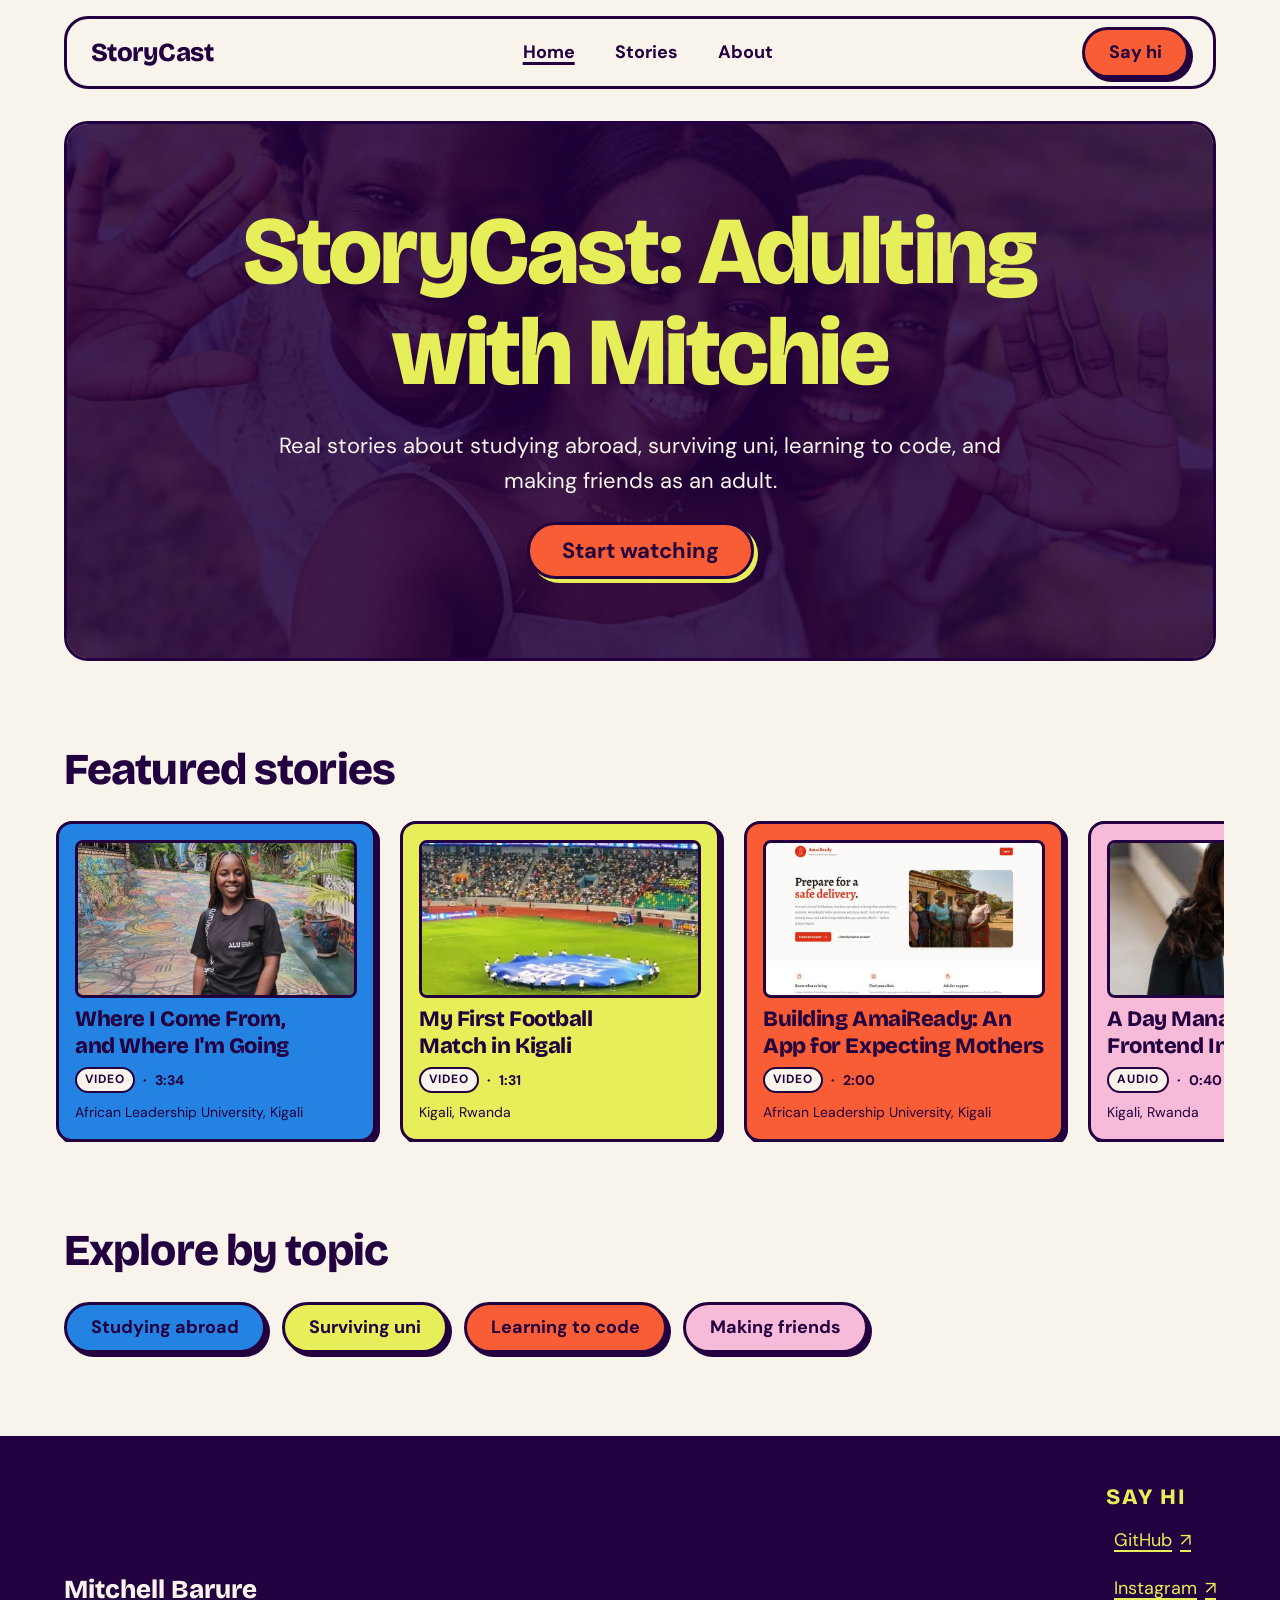
==== index.html @ f7ac92fd "content: add GitHub and Instagram links, describe About group photo" ====
<!DOCTYPE html>
<html lang="en">
<head>
    <meta charset="UTF-8">
    <meta name="viewport" content="width=device-width, initial-scale=1.0">
    <meta name="description" content="StoryCast: Adulting with Mitchie. Video and audio stories about studying abroad, surviving uni, learning to code and making friends as an adult.">
    <title>Home | StoryCast</title>
    <!-- Fonts: Bricolage Grotesque ExtraBold (headings), DM Sans (body) -->
    <link rel="preconnect" href="https://fonts.googleapis.com">
    <link rel="preconnect" href="https://fonts.gstatic.com" crossorigin>
    <link rel="stylesheet" href="https://fonts.googleapis.com/css2?family=Bricolage+Grotesque:opsz,wght@12..96,800&family=DM+Sans:ital,wght@0,400;0,700;1,400&display=swap">
    <link rel="stylesheet" href="css/main.css">
    <script src="js/main.js" defer></script>
</head>
<body>

    <!-- First focusable element: lets keyboard users jump past the nav -->
    <a class="skip-link" href="#main">Skip to main content</a>

    <header class="site-header">
        <a class="logo" href="index.html">StoryCast</a>

        <nav aria-label="Main">
            <ul class="nav-list">
                <li><a href="index.html" aria-current="page">Home</a></li>
                <li><a href="story.html">Stories</a></li>
                <li><a href="about.html">About</a></li>
            </ul>
        </nav>

        <a class="btn btn-say-hi" href="#say-hi">Say hi</a>
    </header>

    <main id="main" tabindex="-1">

        <section class="hero" aria-labelledby="hero-title">
            <img src="assets/images/hero.jpg" class="hero-image" alt="">
            <div class="hero-content">
                <h1 id="hero-title">StoryCast: Adulting with Mitchie</h1>
                <p class="hero-subtitle">Real stories about studying abroad, surviving uni, learning to code, and making friends as an adult.</p>
                <a class="btn btn-primary" href="#featured">Start watching</a>
            </div>
        </section>

        <section id="featured" class="featured" aria-labelledby="featured-title" aria-roledescription="carousel">
            <h2 id="featured-title">Featured stories</h2>

            <!-- Carousel: no autoplay, no buttons. Swipe, scroll sideways, or Tab through the cards. -->
            <div class="carousel">
                <ul id="featured-track" class="carousel-track">
                    <li>
                        <article class="story-card">
                            <img src="assets/images/story-1-thumb.jpg" alt="">
                            <h3 class="story-card-title"><a href="story.html?story=1">Where I Come From, and Where I'm Going</a></h3>
                            <p class="story-card-meta">
                                <span class="story-card-format">Video</span>
                                <span aria-hidden="true">&middot;</span>
                                <span class="visually-hidden">Duration: </span><time datetime="PT3M34S">3:34</time>
                            </p>
                            <p class="story-card-location">
                                <span class="visually-hidden">Location: </span>African Leadership University, Kigali
                            </p>
                        </article>
                    </li>
                    <li>
                        <article class="story-card">
                            <img src="assets/images/story-2-thumb.jpg" alt="">
                            <h3 class="story-card-title"><a href="story.html?story=2">My First Football Match in Kigali</a></h3>
                            <p class="story-card-meta">
                                <span class="story-card-format">Video</span>
                                <span aria-hidden="true">&middot;</span>
                                <span class="visually-hidden">Duration: </span><time datetime="PT1M31S">1:31</time>
                            </p>
                            <p class="story-card-location">
                                <span class="visually-hidden">Location: </span>Kigali, Rwanda
                            </p>
                        </article>
                    </li>
                    <li>
                        <article class="story-card">
                            <img src="assets/images/story-3-thumb.jpg" alt="">
                            <h3 class="story-card-title"><a href="story.html?story=3">Building AmaiReady: An App for Expecting Mothers</a></h3>
                            <p class="story-card-meta">
                                <span class="story-card-format">Video</span>
                                <span aria-hidden="true">&middot;</span>
                                <span class="visually-hidden">Duration: </span><time datetime="PT2M">2:00</time>
                            </p>
                            <p class="story-card-location">
                                <span class="visually-hidden">Location: </span>African Leadership University, Kigali
                            </p>
                        </article>
                    </li>
                    <li>
                        <article class="story-card">
                            <img src="assets/images/story-4-thumb.jpg" alt="">
                            <h3 class="story-card-title"><a href="story.html?story=4">A Day Managing Frontend Interns</a></h3>
                            <p class="story-card-meta">
                                <span class="story-card-format">Audio</span>
                                <span aria-hidden="true">&middot;</span>
                                <span class="visually-hidden">Duration: </span><time datetime="PT40S">0:40</time>
                            </p>
                            <p class="story-card-location">
                                <span class="visually-hidden">Location: </span>Kigali, Rwanda
                            </p>
                        </article>
                    </li>
                    <li>
                        <article class="story-card">
                            <img src="assets/images/story-5-thumb.jpg" alt="">
                            <h3 class="story-card-title"><a href="story.html?story=5">Why My Website Needed a CDN</a></h3>
                            <p class="story-card-meta">
                                <span class="story-card-format">Audio</span>
                                <span aria-hidden="true">&middot;</span>
                                <span class="visually-hidden">Duration: </span><time datetime="PT3M31S">3:31</time>
                            </p>
                            <p class="story-card-location">
                                <span class="visually-hidden">Location: </span>Kigali, Rwanda
                            </p>
                        </article>
                    </li>
                </ul>
            </div>
        </section>

        <section class="topics" aria-labelledby="topics-title">
            <h2 id="topics-title">Explore by topic</h2>
            <ul class="topic-list">
                <li><a class="topic-chip" href="story.html">Studying abroad</a></li>
                <li><a class="topic-chip" href="story.html">Surviving uni</a></li>
                <li><a class="topic-chip" href="story.html">Learning to code</a></li>
                <li><a class="topic-chip" href="story.html">Making friends</a></li>
            </ul>
        </section>

    </main>

    <footer class="site-footer">
        <p class="footer-name">Mitchell Barure</p>
        <div class="socials" id="say-hi">
            <h2 class="socials-title">Say hi</h2>
            <ul class="socials-list">
                <li>
                    <a href="https://github.com/MitchellBarure" target="_blank" rel="noopener noreferrer">
                        <span class="social-icon" aria-hidden="true"></span>
                        GitHub
                        <span aria-hidden="true">&nearr;</span>
                        <span class="visually-hidden">(opens in a new tab)</span>
                    </a>
                </li>
                <li>
                    <a href="https://www.instagram.com/" target="_blank" rel="noopener noreferrer">
                        <span class="social-icon" aria-hidden="true"></span>
                        Instagram
                        <span aria-hidden="true">&nearr;</span>
                        <span class="visually-hidden">(opens in a new tab)</span>
                    </a>
                </li>
            </ul>
        </div>
    </footer>

</body>
</html>
---- css/main.css ----
@charset "UTF-8";
*,
*::before,
*::after {
  box-sizing: border-box;
}

body,
h1, h2, h3, h4,
p,
figure,
ul, ol {
  margin: 0;
}

ul[class] {
  list-style: "​";
  padding: 0;
}

[hidden] {
  display: none !important;
}

html {
  color-scheme: light;
  -webkit-text-size-adjust: 100%;
  text-size-adjust: 100%;
}

body {
  min-height: 100vh;
  background-color: #F8F4EC;
  color: #23003F;
  font-family: "DM Sans", system-ui, sans-serif;
  font-size: clamp(1rem, 0.95rem + 0.25vw, 1.125rem);
  font-weight: 400;
  line-height: 1.6;
}

h1, h2, h3, h4 {
  font-family: "Bricolage Grotesque", system-ui, sans-serif;
  font-weight: 800;
  line-height: 1.2;
  letter-spacing: -0.02em;
  text-wrap: balance;
}

h1 {
  font-size: clamp(2.25rem, 1.6rem + 3.25vw, 4rem);
}

h2 {
  font-size: clamp(1.75rem, 1.4rem + 1.75vw, 2.75rem);
}

h3 {
  font-size: clamp(1.25rem, 1.1rem + 0.75vw, 1.625rem);
}

p {
  text-wrap: pretty;
}

strong {
  font-weight: 700;
}

a {
  color: inherit;
  text-decoration: underline;
  text-decoration-thickness: 2px;
  text-underline-offset: 0.2em;
}
a:hover {
  text-decoration-thickness: 3px;
}

::selection {
  background-color: #E6EF5A;
  color: #23003F;
}

img,
video,
svg {
  display: block;
  max-width: 100%;
  height: auto;
}

audio {
  display: block;
  width: 100%;
}

button,
input,
select,
textarea {
  font: inherit;
  color: inherit;
}

button {
  cursor: pointer;
}

:focus-visible {
  outline: 3px solid #23003F;
  outline-offset: 3px;
}

.site-footer :focus-visible,
.hero :focus-visible {
  outline-color: #E6EF5A;
}

[tabindex="-1"]:focus {
  outline: none;
}

.visually-hidden {
  position: absolute;
  width: 1px;
  height: 1px;
  padding: 0;
  margin: -1px;
  overflow: hidden;
  clip: rect(0 0 0 0);
  white-space: nowrap;
  border: 0;
}

.skip-link {
  position: absolute;
  top: 0.5rem;
  left: clamp(1rem, 0.5rem + 2.5vw, 2rem);
  z-index: 100;
  padding: 0.5rem 1rem;
  background-color: #E6EF5A;
  color: #23003F;
  font-weight: 700;
  border: 3px solid #23003F;
  border-radius: 0.5rem;
  transform: translateY(-200%);
}
.skip-link:focus {
  transform: translateY(0);
}

@media (prefers-reduced-motion: no-preference) {
  html {
    scroll-behavior: smooth;
  }
  .skip-link {
    transition: transform 0.15s ease-out;
  }
}
@media (prefers-reduced-motion: reduce) {
  *,
  *::before,
  *::after {
    animation-duration: 0.01ms !important;
    animation-iteration-count: 1 !important;
    transition-duration: 0.01ms !important;
  }
}
main, .site-header {
  width: min(100% - 2 * clamp(1rem, 0.5rem + 2.5vw, 2rem), 72rem);
  margin-inline: auto;
}

body {
  display: flex;
  flex-direction: column;
}

main {
  flex: 1 0 auto;
}

.site-header {
  display: grid;
  grid-template-columns: 1fr auto;
  grid-template-areas: "logo share" "nav  nav";
  align-items: center;
  gap: 0.5rem 1rem;
  margin-top: 1rem;
  padding: 0.5rem 1rem;
  background-color: #F8F4EC;
  border: 3px solid #23003F;
  border-radius: 1.5rem;
}
@media (min-width: 48em) {
  .site-header {
    grid-template-columns: auto 1fr auto;
    grid-template-areas: "logo nav share";
    padding-inline: 1.5rem;
  }
}
.site-header .logo {
  grid-area: logo;
}
.site-header nav {
  grid-area: nav;
}
.site-header .btn-say-hi {
  grid-area: share;
}

.logo {
  display: inline-flex;
  align-items: center;
  min-height: 2.75rem;
  font-family: "Bricolage Grotesque", system-ui, sans-serif;
  font-weight: 800;
  font-size: clamp(1.25rem, 1.1rem + 0.75vw, 1.625rem);
  letter-spacing: -0.02em;
  text-decoration: none;
}

.nav-list {
  display: flex;
  flex-wrap: wrap;
  justify-content: center;
  gap: 0.25rem 1rem;
}
.nav-list a {
  display: inline-flex;
  align-items: center;
  min-height: 2.75rem;
  padding-inline: 0.75rem;
  font-weight: 700;
  text-decoration: none;
}
.nav-list a:hover {
  text-decoration: underline;
  text-decoration-thickness: 2px;
}
.nav-list a[aria-current=page] {
  text-decoration: underline;
  text-decoration-thickness: 3px;
}

main {
  display: grid;
  grid-template-columns: minmax(0, 1fr);
  gap: clamp(3rem, 2rem + 4vw, 6rem);
  padding-block: 2rem clamp(3rem, 2rem + 4vw, 6rem);
}

.featured,
.topics,
.about-intro,
.accessibility,
.engage,
.transcript,
.related {
  display: flex;
  flex-direction: column;
  gap: 1.5rem;
}

.hero {
  position: relative;
  isolation: isolate;
  display: grid;
  place-items: center;
  min-height: clamp(26rem, 60vh, 40rem);
  padding: 3rem clamp(1rem, 0.5rem + 2.5vw, 2rem);
  overflow: hidden;
  background-color: #23003F;
  color: #F8F4EC;
  text-align: center;
  border: 3px solid #23003F;
  border-radius: 1.5rem;
}
.hero::after {
  content: "";
  position: absolute;
  inset: 0;
  z-index: -1;
  background-color: rgba(35, 0, 63, 0.85);
}

.hero-image {
  position: absolute;
  inset: 0;
  z-index: -2;
  width: 100%;
  height: 100%;
  object-fit: cover;
}

.hero-content {
  display: flex;
  flex-direction: column;
  align-items: center;
  gap: 1.5rem;
  max-width: 50rem;
}
.hero-content h1 {
  color: #E6EF5A;
  font-size: clamp(2.75rem, 1.5rem + 6vw, 6rem);
  line-height: 1.05;
}

.hero-subtitle {
  max-width: 65ch;
  font-size: clamp(1.125rem, 1rem + 0.5vw, 1.375rem);
}

.about-intro {
  align-items: center;
  max-width: 65ch;
  margin-inline: auto;
}
.about-intro h1,
.about-intro .tagline {
  text-align: center;
}

.tagline {
  font-size: clamp(1.125rem, 1rem + 0.5vw, 1.375rem);
  font-weight: 700;
}

.audience {
  display: grid;
  gap: 2rem;
  align-items: center;
}
@media (min-width: 48em) {
  .audience {
    grid-template-columns: 1fr 1fr;
  }
}

.audience-text {
  display: flex;
  flex-direction: column;
  gap: 1rem;
}

.accessibility > h2,
.engage > h2 {
  text-align: center;
}

.feature-list {
  display: grid;
  grid-template-columns: repeat(auto-fit, minmax(min(100%, 16rem), 1fr));
  gap: 1.5rem;
}

@media (min-width: 64em) {
  .story-layout {
    grid-template-columns: minmax(0, 1fr) minmax(16rem, 22rem);
    align-items: start;
    gap: 3rem;
  }
}

.story {
  display: flex;
  flex-direction: column;
  gap: 1.5rem;
}

.story-header {
  display: flex;
  flex-wrap: wrap;
  justify-content: space-between;
  align-items: baseline;
  gap: 0.5rem 1.5rem;
}

.story-description {
  max-width: 65ch;
  font-size: clamp(1.125rem, 1rem + 0.5vw, 1.375rem);
}

.related-list {
  display: grid;
  grid-template-columns: repeat(auto-fill, minmax(min(100%, 14rem), 1fr));
  gap: 1.5rem;
}
@media (min-width: 64em) {
  .related-list {
    grid-template-columns: 1fr;
  }
}

.site-footer {
  display: flex;
  flex-wrap: wrap;
  justify-content: space-between;
  align-items: flex-end;
  gap: 1.5rem;
  padding-block: 3rem;
  padding-inline: max(clamp(1rem, 0.5rem + 2.5vw, 2rem), (100% - 72rem) / 2);
  background-color: #23003F;
  color: #F8F4EC;
}
.site-footer a {
  color: #E6EF5A;
}

.footer-name {
  font-family: "Bricolage Grotesque", system-ui, sans-serif;
  font-weight: 800;
  font-size: clamp(1.25rem, 1.1rem + 0.75vw, 1.625rem);
}

.socials {
  display: flex;
  flex-direction: column;
  gap: 0.5rem;
}

.socials-title {
  color: #E6EF5A;
  font-size: clamp(1.125rem, 1rem + 0.5vw, 1.375rem);
  text-transform: uppercase;
  letter-spacing: 0.08em;
}

.socials-list {
  display: flex;
  flex-direction: column;
  gap: 0.25rem;
}
.socials-list a {
  display: inline-flex;
  align-items: center;
  gap: 0.5rem;
  min-height: 2.75rem;
}

.btn {
  display: inline-flex;
  align-items: center;
  justify-content: center;
  gap: 0.5rem;
  min-height: 2.75rem;
  padding: 0.5rem 1.5rem;
  background-color: #F95D35;
  color: #23003F;
  font-weight: 700;
  text-decoration: none;
  border: 3px solid #23003F;
  border-radius: 999px;
  box-shadow: 4px 4px 0 #23003F;
}
@media (prefers-reduced-motion: no-preference) {
  .btn {
    transition: transform 0.15s ease-out, box-shadow 0.15s ease-out;
  }
}
.btn:hover {
  transform: translate(-2px, -2px);
  box-shadow: 8px 8px 0 #23003F;
}
.btn:active {
  transform: translate(2px, 2px);
  box-shadow: none;
}

.btn-primary {
  padding-inline: 2rem;
  font-size: clamp(1.125rem, 1rem + 0.5vw, 1.375rem);
}

.hero .btn {
  box-shadow: 4px 4px 0 #E6EF5A;
}
.hero .btn:hover {
  box-shadow: 8px 8px 0 #E6EF5A;
}

.story-card {
  position: relative;
  display: flex;
  flex-direction: column;
  gap: 0.5rem;
  height: 100%;
  padding: 1rem;
  background-color: #F8F4EC;
  border: 3px solid #23003F;
  border-radius: 1rem;
  box-shadow: 4px 4px 0 #23003F;
}
@media (prefers-reduced-motion: no-preference) {
  .story-card {
    transition: transform 0.15s ease-out, box-shadow 0.15s ease-out;
  }
}
.story-card:hover {
  transform: translate(-2px, -2px);
  box-shadow: 8px 8px 0 #23003F;
}
.story-card:active {
  transform: translate(2px, 2px);
  box-shadow: none;
}
.story-card img {
  width: 100%;
  aspect-ratio: 16/9;
  object-fit: cover;
  background-color: rgba(35, 0, 63, 0.12);
  border: 3px solid #23003F;
  border-radius: 0.5rem;
}

li:nth-child(4n+1) > .story-card {
  background-color: #2483E2;
}

li:nth-child(4n+2) > .story-card {
  background-color: #E6EF5A;
}

li:nth-child(4n+3) > .story-card {
  background-color: #F95D35;
}

li:nth-child(4n+4) > .story-card {
  background-color: #F7BAD8;
}

.story-card-title {
  font-size: clamp(1.125rem, 1rem + 0.5vw, 1.375rem);
}
.story-card-title a {
  text-decoration: none;
}
.story-card-title a::after {
  content: "";
  position: absolute;
  inset: 0;
  border-radius: inherit;
}

@supports selector(:has(*)) {
  .story-card-title a:focus-visible {
    outline: none;
  }
  .story-card:has(a:focus-visible) {
    outline: 3px solid #23003F;
    outline-offset: 3px;
  }
}
.story-card-meta,
.story-meta {
  display: flex;
  flex-wrap: wrap;
  align-items: center;
  gap: 0.25rem 0.5rem;
  font-size: 0.875rem;
  font-weight: 700;
}

.story-card-location {
  font-size: 0.875rem;
}

.story-card-format {
  display: inline-block;
  padding: 0.1em 0.5rem;
  background-color: #F8F4EC;
  color: #23003F;
  font-size: 0.75rem;
  font-weight: 700;
  text-transform: uppercase;
  letter-spacing: 0.08em;
  border: 2px solid #23003F;
  border-radius: 999px;
}

.story-meta .story-card-format {
  background-color: #E6EF5A;
}

.carousel-track {
  display: grid;
  grid-auto-flow: column;
  grid-auto-columns: min(85%, 20rem);
  gap: 1.5rem;
  overflow-x: auto;
  scroll-snap-type: x mandatory;
  padding: 0.5rem 0.5rem 1.5rem;
  margin-inline: -0.5rem;
}
.carousel-track > li {
  scroll-snap-align: start;
}

.topic-list {
  display: flex;
  flex-wrap: wrap;
  gap: 1rem;
}

.topic-chip {
  display: inline-flex;
  align-items: center;
  min-height: 2.75rem;
  padding: 0.5rem 1.5rem;
  color: #23003F;
  font-weight: 700;
  text-decoration: none;
  border: 3px solid #23003F;
  border-radius: 999px;
  box-shadow: 4px 4px 0 #23003F;
}
@media (prefers-reduced-motion: no-preference) {
  .topic-chip {
    transition: transform 0.15s ease-out, box-shadow 0.15s ease-out;
  }
}
.topic-chip:hover {
  transform: translate(-2px, -2px);
  box-shadow: 8px 8px 0 #23003F;
}
.topic-chip:active {
  transform: translate(2px, 2px);
  box-shadow: none;
}

.topic-list > li:nth-child(4n+1) .topic-chip {
  background-color: #2483E2;
}

.topic-list > li:nth-child(4n+2) .topic-chip {
  background-color: #E6EF5A;
}

.topic-list > li:nth-child(4n+3) .topic-chip {
  background-color: #F95D35;
}

.topic-list > li:nth-child(4n+4) .topic-chip {
  background-color: #F7BAD8;
}

.feature-card {
  display: flex;
  flex-direction: column;
  gap: 0.75rem;
  padding: 1.5rem;
  border: 3px solid #23003F;
  border-radius: 1.5rem;
  box-shadow: 4px 4px 0 #23003F;
}
.feature-card:nth-child(odd) {
  transform: rotate(-1deg);
}
.feature-card:nth-child(even) {
  transform: rotate(1deg);
}

.feature-list > .feature-card:nth-child(4n+1) {
  background-color: #2483E2;
}

.feature-list > .feature-card:nth-child(4n+2) {
  background-color: #E6EF5A;
}

.feature-list > .feature-card:nth-child(4n+3) {
  background-color: #F95D35;
}

.feature-list > .feature-card:nth-child(4n+4) {
  background-color: #F7BAD8;
}

.feature-icon {
  display: block;
  width: 3rem;
  height: 3rem;
  background-color: #F8F4EC;
  border: 3px solid #23003F;
  border-radius: 50%;
}

.steps {
  display: grid;
  gap: 1.5rem;
  max-width: 65ch;
  margin-inline: auto;
  padding: 0;
  list-style: "​";
  counter-reset: step;
}
.steps li {
  position: relative;
  min-height: 3rem;
  padding-left: 4rem;
  counter-increment: step;
}
.steps li::before {
  content: counter(step);
  position: absolute;
  top: 0;
  left: 0;
  display: grid;
  place-items: center;
  width: 3rem;
  height: 3rem;
  background-color: #E6EF5A;
  color: #23003F;
  font-family: "Bricolage Grotesque", system-ui, sans-serif;
  font-weight: 800;
  font-size: clamp(1.25rem, 1.1rem + 0.75vw, 1.625rem);
  border: 3px solid #23003F;
  border-radius: 50%;
  box-shadow: 4px 4px 0 #23003F;
}

.audience-photo {
  display: flex;
  flex-direction: column;
  gap: 0.75rem;
}
.audience-photo img {
  width: 100%;
  aspect-ratio: 4/3;
  object-fit: cover;
  background-color: #F7BAD8;
  border: 3px solid #23003F;
  border-radius: 1.5rem;
  box-shadow: 4px 4px 0 #23003F;
  transform: rotate(-1.5deg);
}
.audience-photo figcaption {
  font-size: 0.875rem;
  text-align: center;
}

.story-video video,
.story-cover {
  width: 100%;
  background-color: #23003F;
  border: 3px solid #23003F;
  border-radius: 1.5rem;
  box-shadow: 4px 4px 0 #23003F;
}

.story-video video {
  max-height: 80vh;
  object-fit: contain;
}

.story-cover {
  aspect-ratio: 16/9;
  object-fit: cover;
  background-color: #F7BAD8;
}

.story-audio {
  display: flex;
  flex-direction: column;
  gap: 1rem;
}
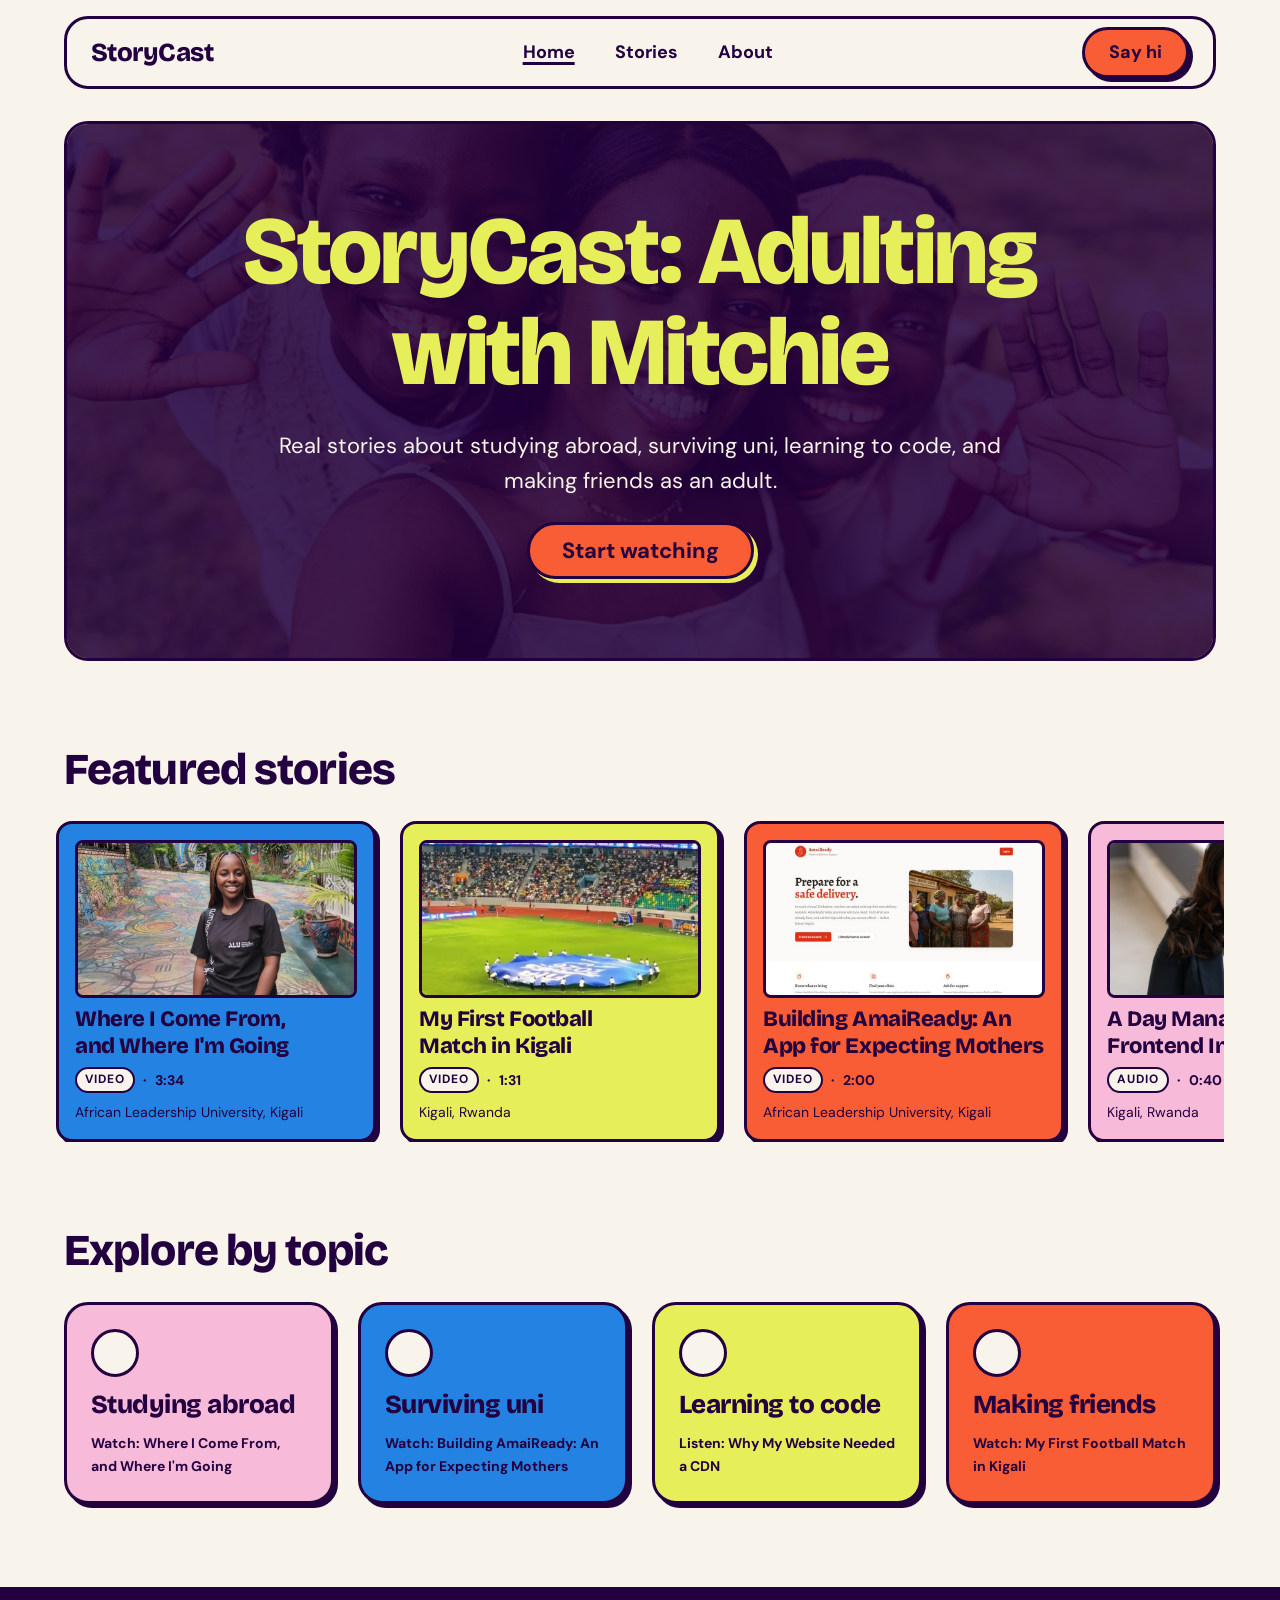
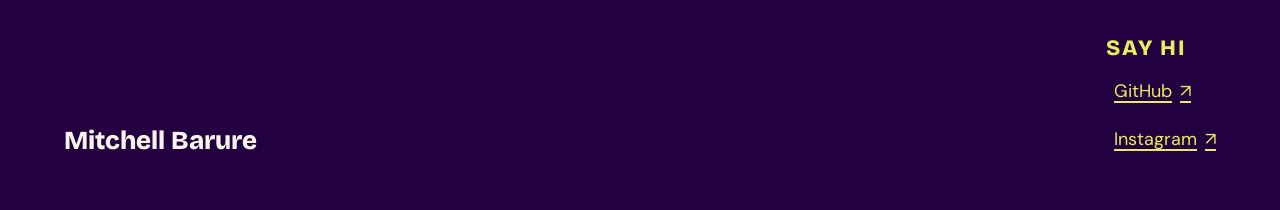
==== commit 61f75f03: "feat: turn topic chips into linked topic cards" ====
--- a/index.html
+++ b/index.html
@@ -124,11 +124,40 @@
 
         <section class="topics" aria-labelledby="topics-title">
             <h2 id="topics-title">Explore by topic</h2>
+            <!-- Each topic links to the story that fits it best -->
             <ul class="topic-list">
-                <li><a class="topic-chip" href="story.html">Studying abroad</a></li>
-                <li><a class="topic-chip" href="story.html">Surviving uni</a></li>
-                <li><a class="topic-chip" href="story.html">Learning to code</a></li>
-                <li><a class="topic-chip" href="story.html">Making friends</a></li>
+                <li>
+                    <article class="topic-card">
+                        <!-- Icon placeholder until the SVG is added -->
+                        <span class="topic-icon" aria-hidden="true"></span>
+                        <h3 class="topic-card-title"><a href="story.html?story=1">Studying abroad</a></h3>
+                        <p class="topic-card-story">Watch: Where I Come From, and Where I'm Going</p>
+                    </article>
+                </li>
+                <li>
+                    <article class="topic-card">
+                        <!-- Icon placeholder until the SVG is added -->
+                        <span class="topic-icon" aria-hidden="true"></span>
+                        <h3 class="topic-card-title"><a href="story.html?story=3">Surviving uni</a></h3>
+                        <p class="topic-card-story">Watch: Building AmaiReady: An App for Expecting Mothers</p>
+                    </article>
+                </li>
+                <li>
+                    <article class="topic-card">
+                        <!-- Icon placeholder until the SVG is added -->
+                        <span class="topic-icon" aria-hidden="true"></span>
+                        <h3 class="topic-card-title"><a href="story.html?story=5">Learning to code</a></h3>
+                        <p class="topic-card-story">Listen: Why My Website Needed a CDN</p>
+                    </article>
+                </li>
+                <li>
+                    <article class="topic-card">
+                        <!-- Icon placeholder until the SVG is added -->
+                        <span class="topic-icon" aria-hidden="true"></span>
+                        <h3 class="topic-card-title"><a href="story.html?story=2">Making friends</a></h3>
+                        <p class="topic-card-story">Watch: My First Football Match in Kigali</p>
+                    </article>
+                </li>
             </ul>
         </section>
 
--- a/css/main.css
+++ b/css/main.css
@@ -543,10 +543,12 @@
 }
 
 @supports selector(:has(*)) {
-  .story-card-title a:focus-visible {
+  .story-card-title a:focus-visible,
+  .topic-card-title a:focus-visible {
     outline: none;
   }
-  .story-card:has(a:focus-visible) {
+  .story-card:has(a:focus-visible),
+  .topic-card:has(a:focus-visible) {
     outline: 3px solid #23003F;
     outline-offset: 3px;
   }
@@ -597,51 +599,77 @@
 }
 
 .topic-list {
-  display: flex;
-  flex-wrap: wrap;
-  gap: 1rem;
-}
-
-.topic-chip {
-  display: inline-flex;
-  align-items: center;
-  min-height: 2.75rem;
-  padding: 0.5rem 1.5rem;
-  color: #23003F;
-  font-weight: 700;
-  text-decoration: none;
-  border: 3px solid #23003F;
-  border-radius: 999px;
+  display: grid;
+  grid-template-columns: repeat(auto-fit, minmax(min(100%, 14rem), 1fr));
+  gap: 1.5rem;
+}
+
+.topic-card {
+  position: relative;
+  display: flex;
+  flex-direction: column;
+  gap: 0.75rem;
+  height: 100%;
+  padding: 1.5rem;
+  border: 3px solid #23003F;
+  border-radius: 1.5rem;
   box-shadow: 4px 4px 0 #23003F;
 }
 @media (prefers-reduced-motion: no-preference) {
-  .topic-chip {
+  .topic-card {
     transition: transform 0.15s ease-out, box-shadow 0.15s ease-out;
   }
 }
-.topic-chip:hover {
+.topic-card:hover {
   transform: translate(-2px, -2px);
   box-shadow: 8px 8px 0 #23003F;
 }
-.topic-chip:active {
+.topic-card:active {
   transform: translate(2px, 2px);
   box-shadow: none;
 }
 
-.topic-list > li:nth-child(4n+1) .topic-chip {
+.topic-list > li:nth-child(4n+2) > .topic-card {
   background-color: #2483E2;
 }
 
-.topic-list > li:nth-child(4n+2) .topic-chip {
+.topic-list > li:nth-child(4n+3) > .topic-card {
   background-color: #E6EF5A;
 }
 
-.topic-list > li:nth-child(4n+3) .topic-chip {
+.topic-list > li:nth-child(4n+4) > .topic-card {
   background-color: #F95D35;
 }
 
-.topic-list > li:nth-child(4n+4) .topic-chip {
+.topic-list > li:nth-child(4n+1) > .topic-card {
   background-color: #F7BAD8;
+}
+
+.topic-icon {
+  display: block;
+  width: 3rem;
+  height: 3rem;
+  background-color: #F8F4EC;
+  border: 3px solid #23003F;
+  border-radius: 50%;
+}
+
+.topic-card-title {
+  font-size: clamp(1.25rem, 1.1rem + 0.75vw, 1.625rem);
+}
+.topic-card-title a {
+  text-decoration: none;
+}
+.topic-card-title a::after {
+  content: "";
+  position: absolute;
+  inset: 0;
+  border-radius: inherit;
+}
+
+.topic-card-story {
+  font-size: 0.875rem;
+  font-weight: 700;
 }
 
 .feature-card {
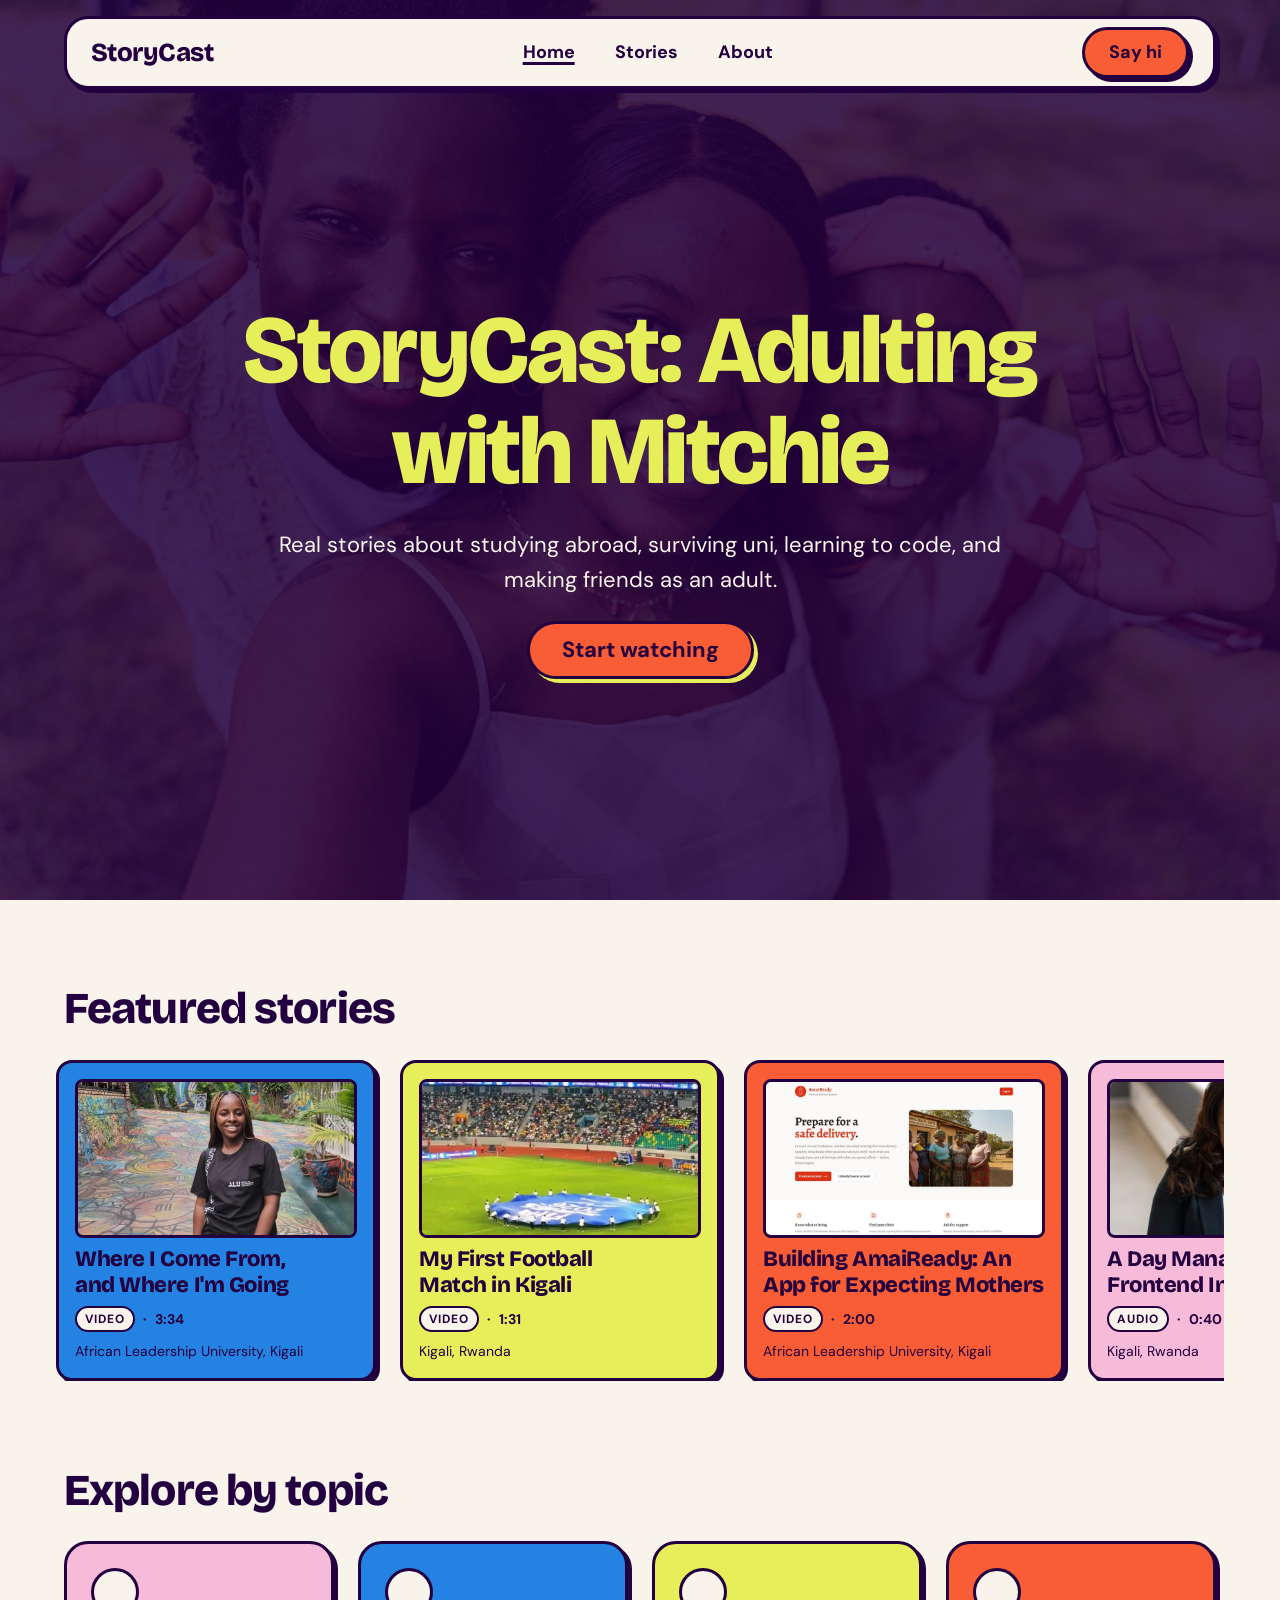
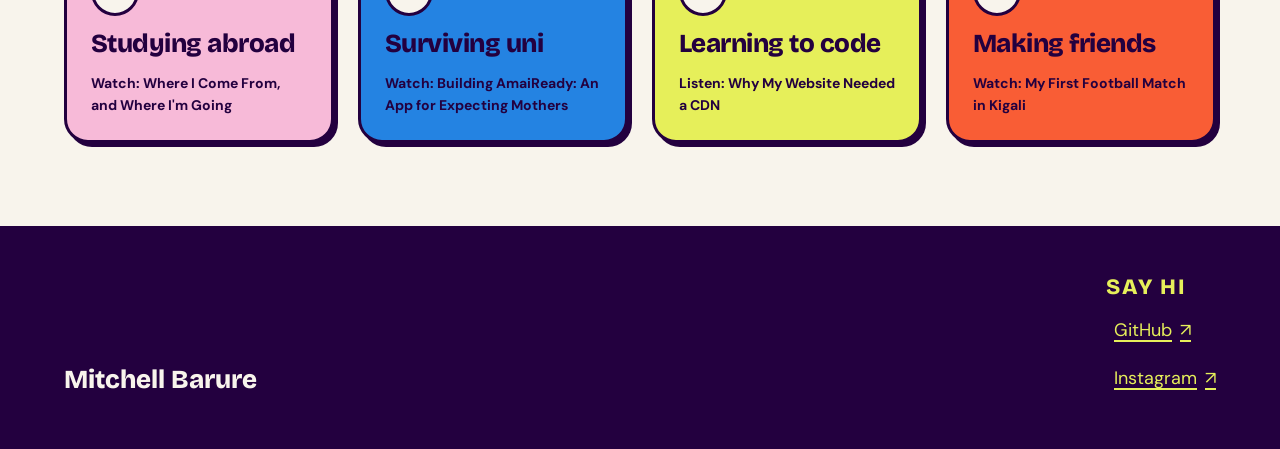
==== commit 14d55fd4: "style: full-screen home hero with header floating over it" ====
--- a/index.html
+++ b/index.html
@@ -12,7 +12,8 @@
     <link rel="stylesheet" href="css/main.css">
     <script src="js/main.js" defer></script>
 </head>
-<body>
+<!-- "home" lets the header float over the full-width hero -->
+<body class="home">
 
     <!-- First focusable element: lets keyboard users jump past the nav -->
     <a class="skip-link" href="#main">Skip to main content</a>
--- a/css/main.css
+++ b/css/main.css
@@ -25,7 +25,8 @@
 html {
   color-scheme: light;
   -webkit-text-size-adjust: 100%;
-  text-size-adjust: 100%;
+  -moz-text-size-adjust: 100%;
+       text-size-adjust: 100%;
 }
 
 body {
@@ -74,6 +75,11 @@
 }
 a:hover {
   text-decoration-thickness: 3px;
+}
+
+::-moz-selection {
+  background-color: #E6EF5A;
+  color: #23003F;
 }
 
 ::selection {
@@ -166,7 +172,7 @@
     transition-duration: 0.01ms !important;
   }
 }
-main, .site-header {
+.story-layout, main:not(.story-layout) > *, .site-header {
   width: min(100% - 2 * clamp(1rem, 0.5rem + 2.5vw, 2rem), 72rem);
   margin-inline: auto;
 }
@@ -250,6 +256,11 @@
   padding-block: 2rem clamp(3rem, 2rem + 4vw, 6rem);
 }
 
+main > .hero {
+  width: 100%;
+  margin-inline: 0;
+}
+
 .featured,
 .topics,
 .about-intro,
@@ -262,6 +273,34 @@
   gap: 1.5rem;
 }
 
+.home .site-header {
+  position: absolute;
+  top: 1rem;
+  right: 0;
+  left: 0;
+  z-index: 10;
+  margin-top: 0;
+  box-shadow: 4px 4px 0 #23003F;
+}
+.home main {
+  padding-top: 0;
+}
+.home .hero {
+  min-height: 100vh;
+  min-height: 100svh;
+  padding-top: 13rem;
+}
+@media (min-width: 24em) {
+  .home .hero {
+    padding-top: 10rem;
+  }
+}
+@media (min-width: 48em) {
+  .home .hero {
+    padding-top: 8rem;
+  }
+}
+
 .hero {
   position: relative;
   isolation: isolate;
@@ -273,8 +312,6 @@
   background-color: #23003F;
   color: #F8F4EC;
   text-align: center;
-  border: 3px solid #23003F;
-  border-radius: 1.5rem;
 }
 .hero::after {
   content: "";
@@ -290,7 +327,8 @@
   z-index: -2;
   width: 100%;
   height: 100%;
-  object-fit: cover;
+  -o-object-fit: cover;
+     object-fit: cover;
 }
 
 .hero-content {
@@ -507,7 +545,8 @@
 .story-card img {
   width: 100%;
   aspect-ratio: 16/9;
-  object-fit: cover;
+  -o-object-fit: cover;
+     object-fit: cover;
   background-color: rgba(35, 0, 63, 0.12);
   border: 3px solid #23003F;
   border-radius: 0.5rem;
@@ -755,7 +794,10 @@
 .audience-photo img {
   width: 100%;
   aspect-ratio: 4/3;
-  object-fit: cover;
+  -o-object-fit: cover;
+     object-fit: cover;
+  -o-object-position: 50% 30%;
+     object-position: 50% 30%;
   background-color: #F7BAD8;
   border: 3px solid #23003F;
   border-radius: 1.5rem;
@@ -778,12 +820,14 @@
 
 .story-video video {
   max-height: 80vh;
-  object-fit: contain;
+  -o-object-fit: contain;
+     object-fit: contain;
 }
 
 .story-cover {
   aspect-ratio: 16/9;
-  object-fit: cover;
+  -o-object-fit: cover;
+     object-fit: cover;
   background-color: #F7BAD8;
 }
 
@@ -791,4 +835,4 @@
   display: flex;
   flex-direction: column;
   gap: 1rem;
-}
+}
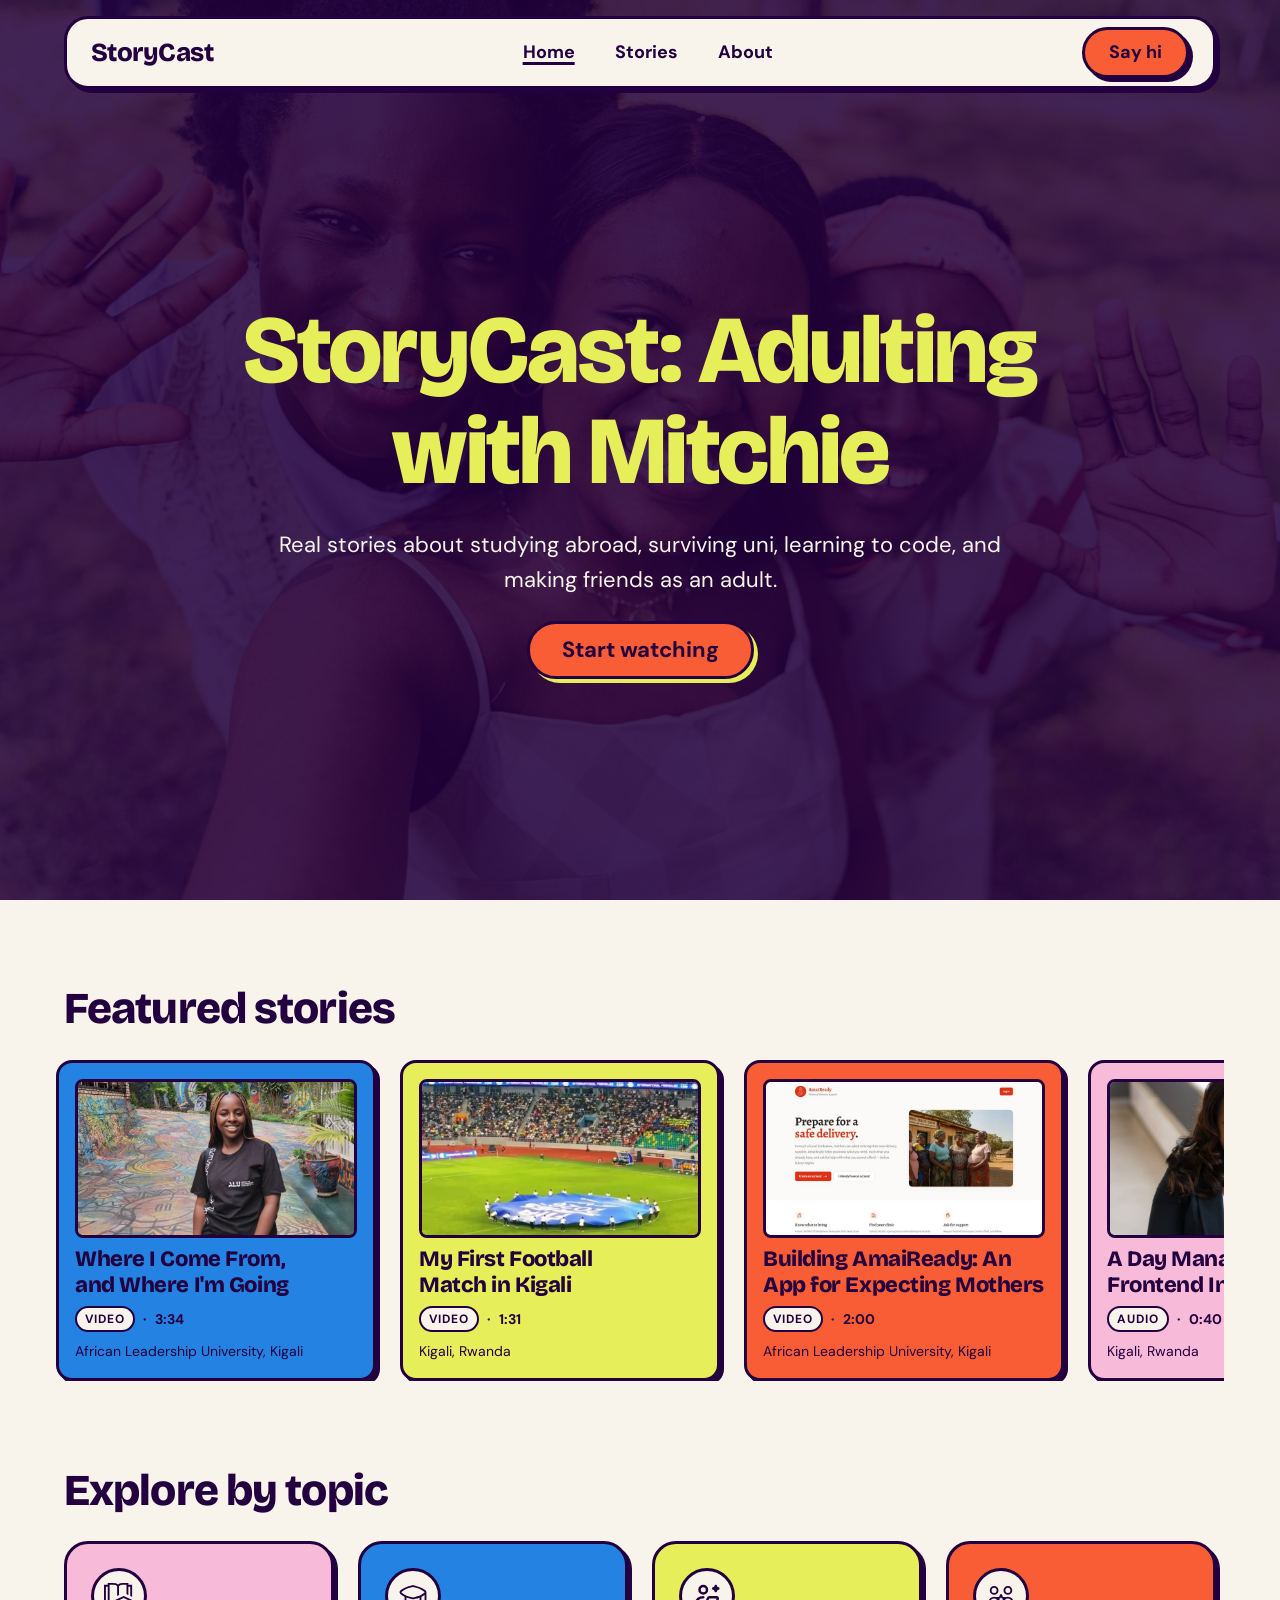
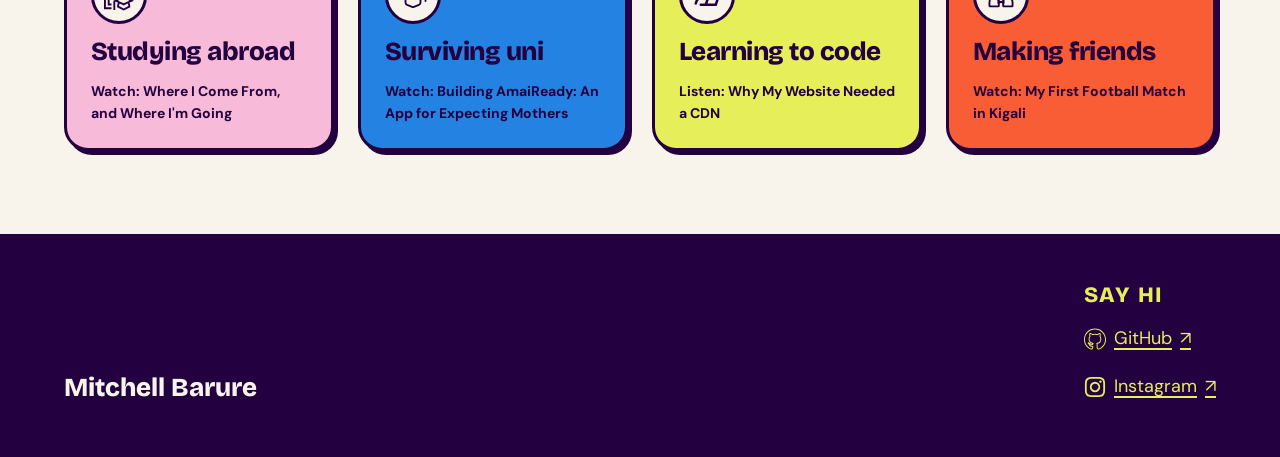
==== commit 3a316491: "feat: add icons to topic cards, accessibility cards and footer" ====
--- a/index.html
+++ b/index.html
@@ -129,32 +129,28 @@
             <ul class="topic-list">
                 <li>
                     <article class="topic-card">
-                        <!-- Icon placeholder until the SVG is added -->
-                        <span class="topic-icon" aria-hidden="true"></span>
+                        <span class="topic-icon icon-abroad" aria-hidden="true"></span>
                         <h3 class="topic-card-title"><a href="story.html?story=1">Studying abroad</a></h3>
                         <p class="topic-card-story">Watch: Where I Come From, and Where I'm Going</p>
                     </article>
                 </li>
                 <li>
                     <article class="topic-card">
-                        <!-- Icon placeholder until the SVG is added -->
-                        <span class="topic-icon" aria-hidden="true"></span>
+                        <span class="topic-icon icon-uni" aria-hidden="true"></span>
                         <h3 class="topic-card-title"><a href="story.html?story=3">Surviving uni</a></h3>
                         <p class="topic-card-story">Watch: Building AmaiReady: An App for Expecting Mothers</p>
                     </article>
                 </li>
                 <li>
                     <article class="topic-card">
-                        <!-- Icon placeholder until the SVG is added -->
-                        <span class="topic-icon" aria-hidden="true"></span>
+                        <span class="topic-icon icon-code" aria-hidden="true"></span>
                         <h3 class="topic-card-title"><a href="story.html?story=5">Learning to code</a></h3>
                         <p class="topic-card-story">Listen: Why My Website Needed a CDN</p>
                     </article>
                 </li>
                 <li>
                     <article class="topic-card">
-                        <!-- Icon placeholder until the SVG is added -->
-                        <span class="topic-icon" aria-hidden="true"></span>
+                        <span class="topic-icon icon-friends" aria-hidden="true"></span>
                         <h3 class="topic-card-title"><a href="story.html?story=2">Making friends</a></h3>
                         <p class="topic-card-story">Watch: My First Football Match in Kigali</p>
                     </article>
@@ -171,7 +167,7 @@
             <ul class="socials-list">
                 <li>
                     <a href="https://github.com/MitchellBarure" target="_blank" rel="noopener noreferrer">
-                        <span class="social-icon" aria-hidden="true"></span>
+                        <span class="social-icon icon-github" aria-hidden="true"></span>
                         GitHub
                         <span aria-hidden="true">&nearr;</span>
                         <span class="visually-hidden">(opens in a new tab)</span>
@@ -179,7 +175,7 @@
                 </li>
                 <li>
                     <a href="https://www.instagram.com/" target="_blank" rel="noopener noreferrer">
-                        <span class="social-icon" aria-hidden="true"></span>
+                        <span class="social-icon icon-instagram" aria-hidden="true"></span>
                         Instagram
                         <span aria-hidden="true">&nearr;</span>
                         <span class="visually-hidden">(opens in a new tab)</span>
--- a/css/main.css
+++ b/css/main.css
@@ -684,15 +684,6 @@
   background-color: #F7BAD8;
 }
 
-.topic-icon {
-  display: block;
-  width: 3rem;
-  height: 3rem;
-  background-color: #F8F4EC;
-  border: 3px solid #23003F;
-  border-radius: 50%;
-}
-
 .topic-card-title {
   font-size: clamp(1.25rem, 1.1rem + 0.75vw, 1.625rem);
 }
@@ -743,13 +734,100 @@
   background-color: #F7BAD8;
 }
 
+.topic-icon,
 .feature-icon {
-  display: block;
-  width: 3rem;
-  height: 3rem;
+  display: grid;
+  place-items: center;
+  width: 3.5rem;
+  height: 3.5rem;
   background-color: #F8F4EC;
   border: 3px solid #23003F;
   border-radius: 50%;
+}
+.topic-icon::before,
+.feature-icon::before {
+  content: "";
+  width: 60%;
+  height: 60%;
+  background-color: #23003F;
+  -webkit-mask-repeat: no-repeat;
+          mask-repeat: no-repeat;
+  -webkit-mask-position: center;
+          mask-position: center;
+  -webkit-mask-size: contain;
+          mask-size: contain;
+}
+@media (forced-colors: active) {
+  .topic-icon::before,
+  .feature-icon::before {
+    forced-color-adjust: none;
+    background-color: CanvasText;
+  }
+}
+
+.icon-abroad::before {
+  -webkit-mask-image: url("../assets/icons/topic-abroad.svg");
+          mask-image: url("../assets/icons/topic-abroad.svg");
+}
+
+.icon-uni::before {
+  -webkit-mask-image: url("../assets/icons/topic-uni.svg");
+          mask-image: url("../assets/icons/topic-uni.svg");
+}
+
+.icon-code::before {
+  -webkit-mask-image: url("../assets/icons/topic-code.svg");
+          mask-image: url("../assets/icons/topic-code.svg");
+}
+
+.icon-friends::before {
+  -webkit-mask-image: url("../assets/icons/topic-friends.svg");
+          mask-image: url("../assets/icons/topic-friends.svg");
+}
+
+.icon-captions::before {
+  -webkit-mask-image: url("../assets/icons/feature-captions.svg");
+          mask-image: url("../assets/icons/feature-captions.svg");
+}
+
+.icon-screen-reader::before {
+  -webkit-mask-image: url("../assets/icons/feature-screen-reader.svg");
+          mask-image: url("../assets/icons/feature-screen-reader.svg");
+}
+
+.icon-keyboard::before {
+  -webkit-mask-image: url("../assets/icons/feature-keyboard.svg");
+          mask-image: url("../assets/icons/feature-keyboard.svg");
+}
+
+.social-icon {
+  display: inline-block;
+  flex-shrink: 0;
+  width: 1.25em;
+  height: 1.25em;
+  background-color: currentColor;
+  -webkit-mask-repeat: no-repeat;
+          mask-repeat: no-repeat;
+  -webkit-mask-position: center;
+          mask-position: center;
+  -webkit-mask-size: contain;
+          mask-size: contain;
+}
+@media (forced-colors: active) {
+  .social-icon {
+    forced-color-adjust: none;
+    background-color: LinkText;
+  }
+}
+
+.social-icon.icon-github {
+  -webkit-mask-image: url("../assets/icons/icon-github.svg");
+          mask-image: url("../assets/icons/icon-github.svg");
+}
+
+.social-icon.icon-instagram {
+  -webkit-mask-image: url("../assets/icons/icon-instagram.svg");
+          mask-image: url("../assets/icons/icon-instagram.svg");
 }
 
 .steps {
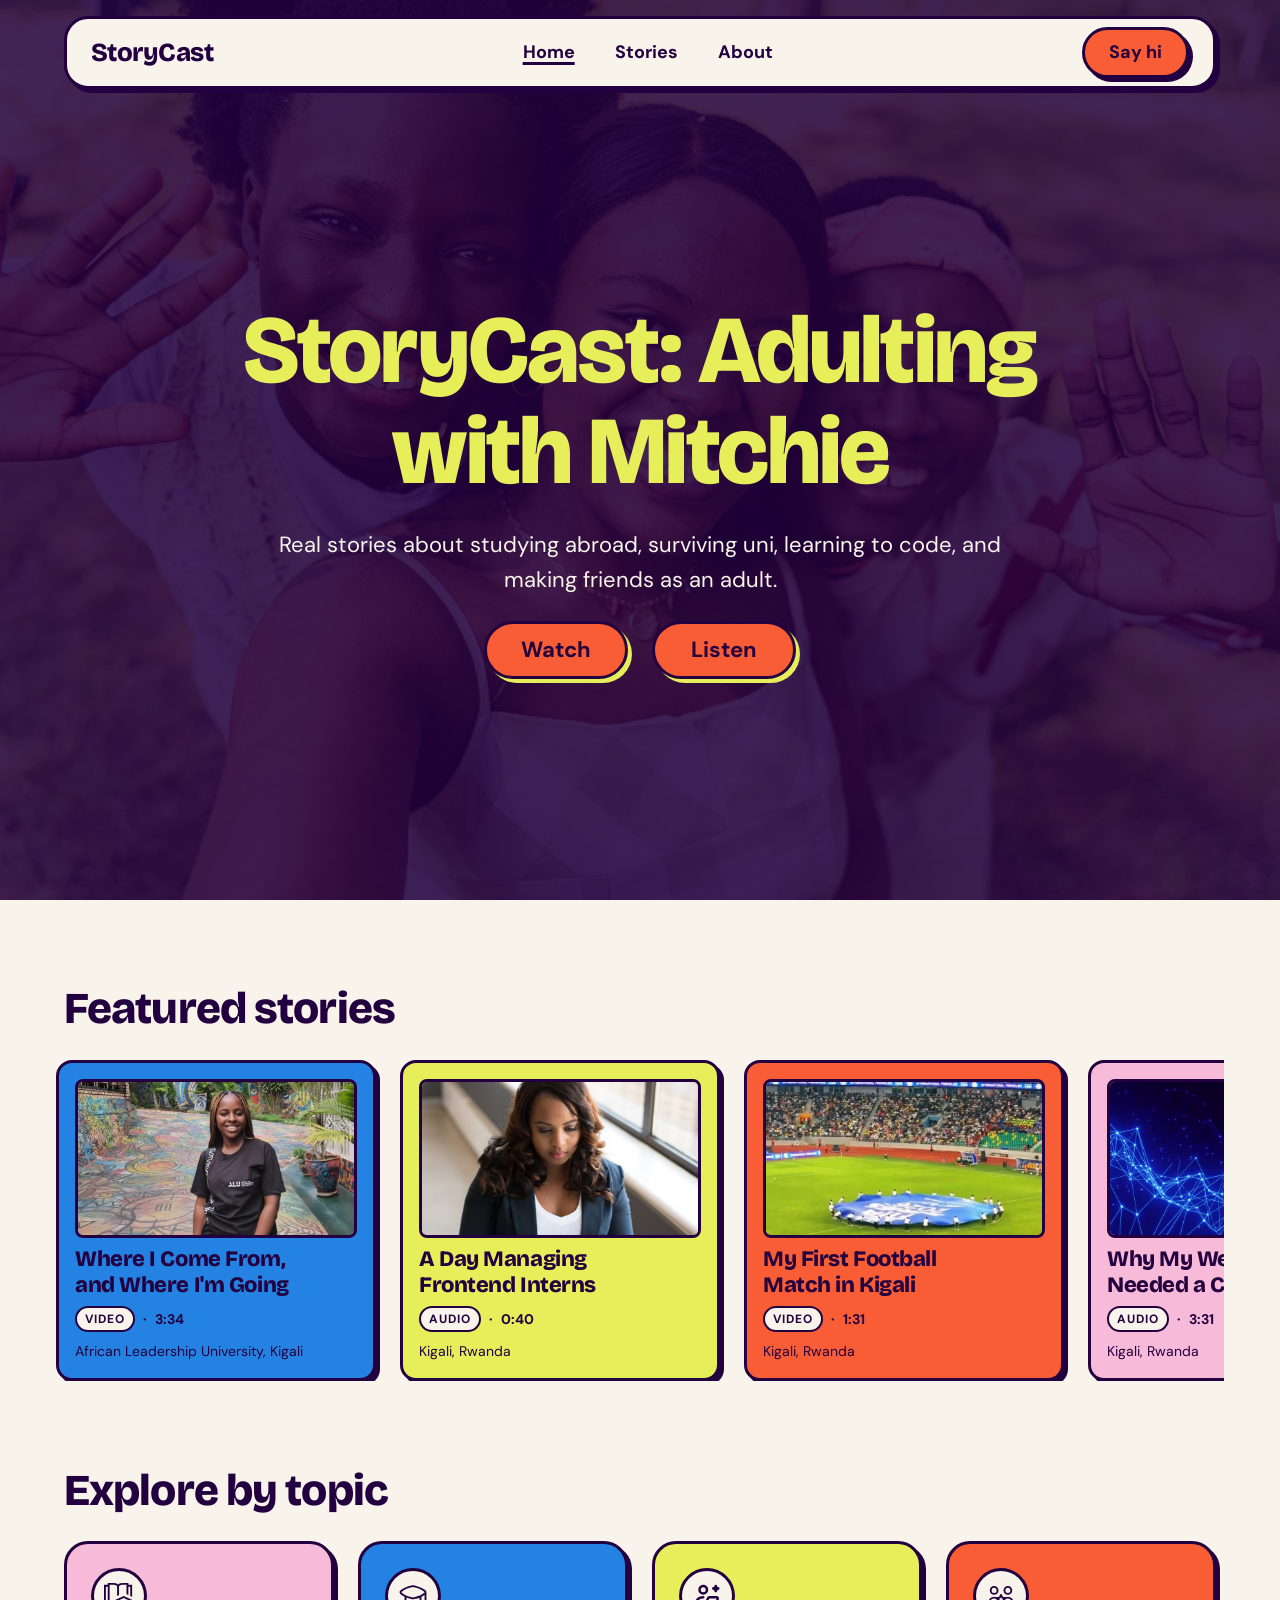
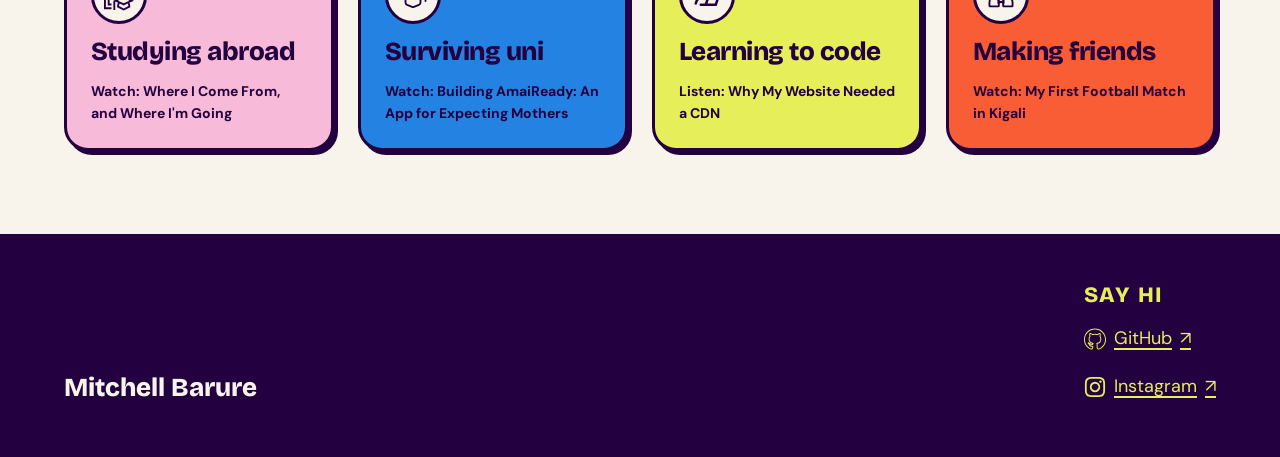
==== commit a1d9a1a0: "feat: add Watch and Listen hero buttons, mix video and audio in carousel and related stories" ====
--- a/index.html
+++ b/index.html
@@ -39,14 +39,19 @@
             <div class="hero-content">
                 <h1 id="hero-title">StoryCast: Adulting with Mitchie</h1>
                 <p class="hero-subtitle">Real stories about studying abroad, surviving uni, learning to code, and making friends as an adult.</p>
-                <a class="btn btn-primary" href="#featured">Start watching</a>
+                <!-- Two ways in: a video story and an audio story. The hidden text completes each link's name. -->
+                <div class="hero-actions">
+                    <a class="btn btn-primary" href="story.html?story=1">Watch<span class="visually-hidden"> a video story</span></a>
+                    <a class="btn btn-primary" href="story.html?story=4">Listen<span class="visually-hidden"> to an audio story</span></a>
+                </div>
             </div>
         </section>
 
         <section id="featured" class="featured" aria-labelledby="featured-title" aria-roledescription="carousel">
             <h2 id="featured-title">Featured stories</h2>
 
-            <!-- Carousel: no autoplay, no buttons. Swipe, scroll sideways, or Tab through the cards. -->
+            <!-- Carousel: no autoplay, no buttons. Swipe, scroll sideways, or Tab through the cards.
+                 Video and audio alternate so both formats are visible straight away. -->
             <div class="carousel">
                 <ul id="featured-track" class="carousel-track">
                     <li>
@@ -57,34 +62,6 @@
                                 <span class="story-card-format">Video</span>
                                 <span aria-hidden="true">&middot;</span>
                                 <span class="visually-hidden">Duration: </span><time datetime="PT3M34S">3:34</time>
-                            </p>
-                            <p class="story-card-location">
-                                <span class="visually-hidden">Location: </span>African Leadership University, Kigali
-                            </p>
-                        </article>
-                    </li>
-                    <li>
-                        <article class="story-card">
-                            <img src="assets/images/story-2-thumb.jpg" alt="">
-                            <h3 class="story-card-title"><a href="story.html?story=2">My First Football Match in Kigali</a></h3>
-                            <p class="story-card-meta">
-                                <span class="story-card-format">Video</span>
-                                <span aria-hidden="true">&middot;</span>
-                                <span class="visually-hidden">Duration: </span><time datetime="PT1M31S">1:31</time>
-                            </p>
-                            <p class="story-card-location">
-                                <span class="visually-hidden">Location: </span>Kigali, Rwanda
-                            </p>
-                        </article>
-                    </li>
-                    <li>
-                        <article class="story-card">
-                            <img src="assets/images/story-3-thumb.jpg" alt="">
-                            <h3 class="story-card-title"><a href="story.html?story=3">Building AmaiReady: An App for Expecting Mothers</a></h3>
-                            <p class="story-card-meta">
-                                <span class="story-card-format">Video</span>
-                                <span aria-hidden="true">&middot;</span>
-                                <span class="visually-hidden">Duration: </span><time datetime="PT2M">2:00</time>
                             </p>
                             <p class="story-card-location">
                                 <span class="visually-hidden">Location: </span>African Leadership University, Kigali
@@ -107,6 +84,20 @@
                     </li>
                     <li>
                         <article class="story-card">
+                            <img src="assets/images/story-2-thumb.jpg" alt="">
+                            <h3 class="story-card-title"><a href="story.html?story=2">My First Football Match in Kigali</a></h3>
+                            <p class="story-card-meta">
+                                <span class="story-card-format">Video</span>
+                                <span aria-hidden="true">&middot;</span>
+                                <span class="visually-hidden">Duration: </span><time datetime="PT1M31S">1:31</time>
+                            </p>
+                            <p class="story-card-location">
+                                <span class="visually-hidden">Location: </span>Kigali, Rwanda
+                            </p>
+                        </article>
+                    </li>
+                    <li>
+                        <article class="story-card">
                             <img src="assets/images/story-5-thumb.jpg" alt="">
                             <h3 class="story-card-title"><a href="story.html?story=5">Why My Website Needed a CDN</a></h3>
                             <p class="story-card-meta">
@@ -116,6 +107,20 @@
                             </p>
                             <p class="story-card-location">
                                 <span class="visually-hidden">Location: </span>Kigali, Rwanda
+                            </p>
+                        </article>
+                    </li>
+                    <li>
+                        <article class="story-card">
+                            <img src="assets/images/story-3-thumb.jpg" alt="">
+                            <h3 class="story-card-title"><a href="story.html?story=3">Building AmaiReady: An App for Expecting Mothers</a></h3>
+                            <p class="story-card-meta">
+                                <span class="story-card-format">Video</span>
+                                <span aria-hidden="true">&middot;</span>
+                                <span class="visually-hidden">Duration: </span><time datetime="PT2M">2:00</time>
+                            </p>
+                            <p class="story-card-location">
+                                <span class="visually-hidden">Location: </span>African Leadership University, Kigali
                             </p>
                         </article>
                     </li>
--- a/css/main.css
+++ b/css/main.css
@@ -342,6 +342,16 @@
   color: #E6EF5A;
   font-size: clamp(2.75rem, 1.5rem + 6vw, 6rem);
   line-height: 1.05;
+}
+
+.hero-actions {
+  display: flex;
+  flex-wrap: wrap;
+  justify-content: center;
+  gap: 1rem 1.5rem;
+}
+.hero-actions .btn {
+  min-width: 9rem;
 }
 
 .hero-subtitle {
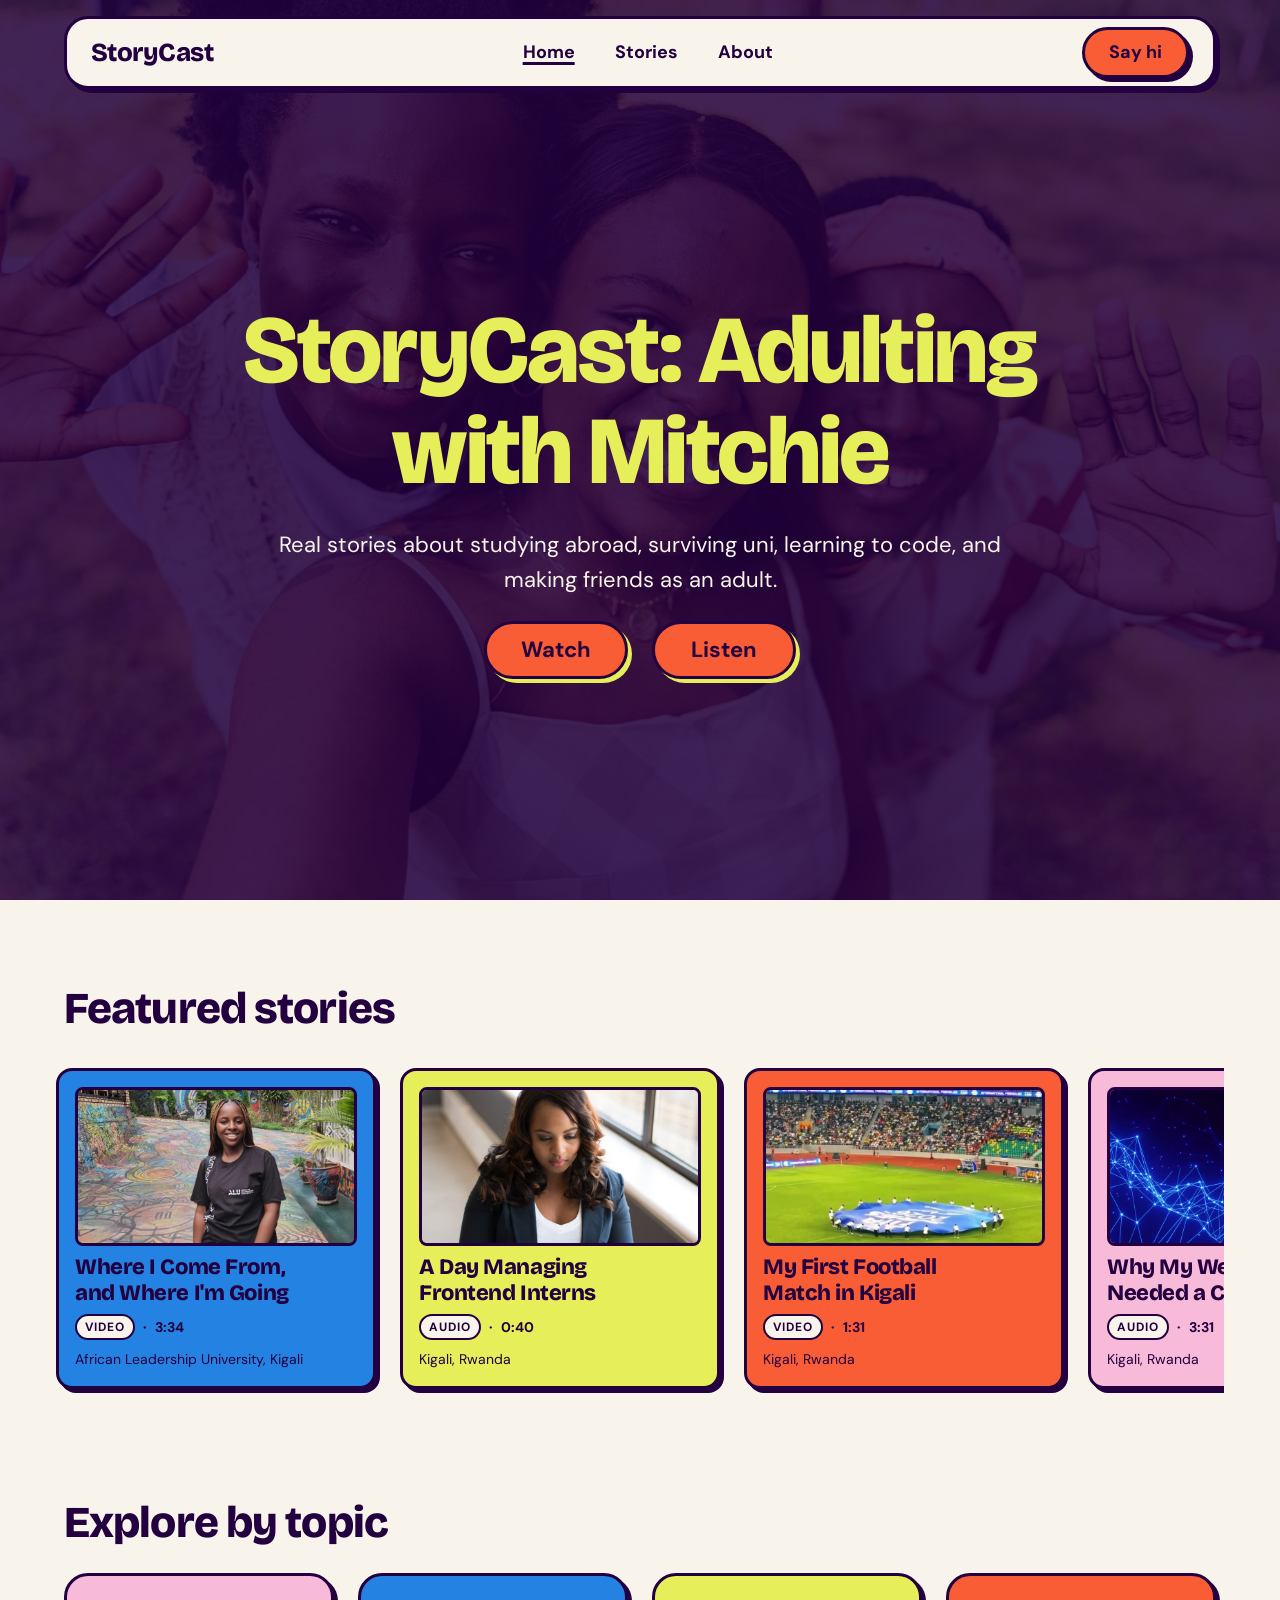
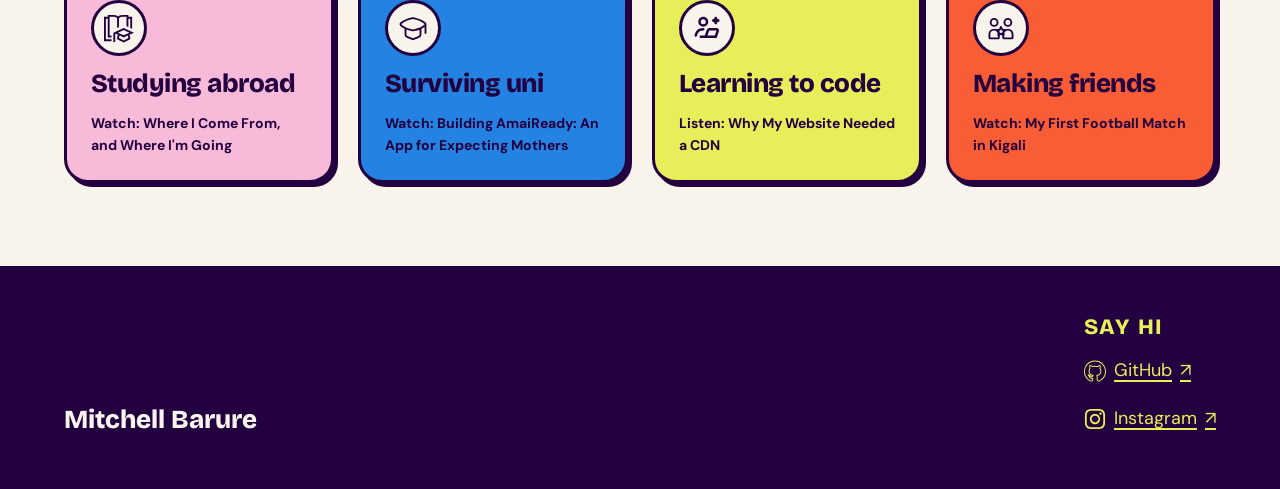
==== commit f82ec550: "refactor: move story page into story/ folder and update all paths" ====
--- a/index.html
+++ b/index.html
@@ -13,36 +13,36 @@
     <script src="js/main.js" defer></script>
 </head>
 <!-- "home" lets the header float over the full-width hero -->
-<body class="home">
+<body class="page page--home">
 
     <!-- First focusable element: lets keyboard users jump past the nav -->
     <a class="skip-link" href="#main">Skip to main content</a>
 
     <header class="site-header">
-        <a class="logo" href="index.html">StoryCast</a>
+        <a class="site-header__logo" href="index.html">StoryCast</a>
 
-        <nav aria-label="Main">
-            <ul class="nav-list">
-                <li><a href="index.html" aria-current="page">Home</a></li>
-                <li><a href="story.html">Stories</a></li>
-                <li><a href="about.html">About</a></li>
+        <nav class="site-nav" aria-label="Main">
+            <ul class="site-nav__list">
+                <li><a class="site-nav__link" href="index.html" aria-current="page">Home</a></li>
+                <li><a class="site-nav__link" href="story/story.html">Stories</a></li>
+                <li><a class="site-nav__link" href="about.html">About</a></li>
             </ul>
         </nav>
 
-        <a class="btn btn-say-hi" href="#say-hi">Say hi</a>
+        <a class="btn site-header__say-hi" href="#say-hi">Say hi</a>
     </header>
 
     <main id="main" tabindex="-1">
 
         <section class="hero" aria-labelledby="hero-title">
-            <img src="assets/images/hero.jpg" class="hero-image" alt="">
-            <div class="hero-content">
-                <h1 id="hero-title">StoryCast: Adulting with Mitchie</h1>
-                <p class="hero-subtitle">Real stories about studying abroad, surviving uni, learning to code, and making friends as an adult.</p>
+            <img src="assets/images/hero.jpg" class="hero__image" alt="">
+            <div class="hero__content">
+                <h1 id="hero-title" class="hero__title">StoryCast: Adulting with Mitchie</h1>
+                <p class="hero__subtitle">Real stories about studying abroad, surviving uni, learning to code, and making friends as an adult.</p>
                 <!-- Two ways in: a video story and an audio story. The hidden text completes each link's name. -->
-                <div class="hero-actions">
-                    <a class="btn btn-primary" href="story.html?story=1">Watch<span class="visually-hidden"> a video story</span></a>
-                    <a class="btn btn-primary" href="story.html?story=4">Listen<span class="visually-hidden"> to an audio story</span></a>
+                <div class="hero__actions">
+                    <a class="btn btn--primary btn--on-dark" href="story/story.html?story=1">Watch<span class="visually-hidden"> a video story</span></a>
+                    <a class="btn btn--primary btn--on-dark" href="story/story.html?story=4">Listen<span class="visually-hidden"> to an audio story</span></a>
                 </div>
             </div>
         </section>
@@ -53,73 +53,73 @@
             <!-- Carousel: no autoplay, no buttons. Swipe, scroll sideways, or Tab through the cards.
                  Video and audio alternate so both formats are visible straight away. -->
             <div class="carousel">
-                <ul id="featured-track" class="carousel-track">
-                    <li>
+                <ul id="featured-track" class="carousel__track">
+                    <li class="carousel__item">
                         <article class="story-card">
-                            <img src="assets/images/story-1-thumb.jpg" alt="">
-                            <h3 class="story-card-title"><a href="story.html?story=1">Where I Come From, and Where I'm Going</a></h3>
-                            <p class="story-card-meta">
-                                <span class="story-card-format">Video</span>
+                            <img class="story-card__image" src="assets/images/story-1-thumb.jpg" alt="">
+                            <h3 class="story-card__title"><a class="story-card__link" href="story/story.html?story=1">Where I Come From, and Where I'm Going</a></h3>
+                            <p class="story-card__meta">
+                                <span class="format-label">Video</span>
                                 <span aria-hidden="true">&middot;</span>
                                 <span class="visually-hidden">Duration: </span><time datetime="PT3M34S">3:34</time>
                             </p>
-                            <p class="story-card-location">
+                            <p class="story-card__location">
                                 <span class="visually-hidden">Location: </span>African Leadership University, Kigali
                             </p>
                         </article>
                     </li>
-                    <li>
+                    <li class="carousel__item">
                         <article class="story-card">
-                            <img src="assets/images/story-4-thumb.jpg" alt="">
-                            <h3 class="story-card-title"><a href="story.html?story=4">A Day Managing Frontend Interns</a></h3>
-                            <p class="story-card-meta">
-                                <span class="story-card-format">Audio</span>
+                            <img class="story-card__image" src="assets/images/story-4-thumb.jpg" alt="">
+                            <h3 class="story-card__title"><a class="story-card__link" href="story/story.html?story=4">A Day Managing Frontend Interns</a></h3>
+                            <p class="story-card__meta">
+                                <span class="format-label">Audio</span>
                                 <span aria-hidden="true">&middot;</span>
                                 <span class="visually-hidden">Duration: </span><time datetime="PT40S">0:40</time>
                             </p>
-                            <p class="story-card-location">
+                            <p class="story-card__location">
                                 <span class="visually-hidden">Location: </span>Kigali, Rwanda
                             </p>
                         </article>
                     </li>
-                    <li>
+                    <li class="carousel__item">
                         <article class="story-card">
-                            <img src="assets/images/story-2-thumb.jpg" alt="">
-                            <h3 class="story-card-title"><a href="story.html?story=2">My First Football Match in Kigali</a></h3>
-                            <p class="story-card-meta">
-                                <span class="story-card-format">Video</span>
+                            <img class="story-card__image" src="assets/images/story-2-thumb.jpg" alt="">
+                            <h3 class="story-card__title"><a class="story-card__link" href="story/story.html?story=2">My First Football Match in Kigali</a></h3>
+                            <p class="story-card__meta">
+                                <span class="format-label">Video</span>
                                 <span aria-hidden="true">&middot;</span>
                                 <span class="visually-hidden">Duration: </span><time datetime="PT1M31S">1:31</time>
                             </p>
-                            <p class="story-card-location">
+                            <p class="story-card__location">
                                 <span class="visually-hidden">Location: </span>Kigali, Rwanda
                             </p>
                         </article>
                     </li>
-                    <li>
+                    <li class="carousel__item">
                         <article class="story-card">
-                            <img src="assets/images/story-5-thumb.jpg" alt="">
-                            <h3 class="story-card-title"><a href="story.html?story=5">Why My Website Needed a CDN</a></h3>
-                            <p class="story-card-meta">
-                                <span class="story-card-format">Audio</span>
+                            <img class="story-card__image" src="assets/images/story-5-thumb.jpg" alt="">
+                            <h3 class="story-card__title"><a class="story-card__link" href="story/story.html?story=5">Why My Website Needed a CDN</a></h3>
+                            <p class="story-card__meta">
+                                <span class="format-label">Audio</span>
                                 <span aria-hidden="true">&middot;</span>
                                 <span class="visually-hidden">Duration: </span><time datetime="PT3M31S">3:31</time>
                             </p>
-                            <p class="story-card-location">
+                            <p class="story-card__location">
                                 <span class="visually-hidden">Location: </span>Kigali, Rwanda
                             </p>
                         </article>
                     </li>
-                    <li>
+                    <li class="carousel__item">
                         <article class="story-card">
-                            <img src="assets/images/story-3-thumb.jpg" alt="">
-                            <h3 class="story-card-title"><a href="story.html?story=3">Building AmaiReady: An App for Expecting Mothers</a></h3>
-                            <p class="story-card-meta">
-                                <span class="story-card-format">Video</span>
+                            <img class="story-card__image" src="assets/images/story-3-thumb.jpg" alt="">
+                            <h3 class="story-card__title"><a class="story-card__link" href="story/story.html?story=3">Building AmaiReady: An App for Expecting Mothers</a></h3>
+                            <p class="story-card__meta">
+                                <span class="format-label">Video</span>
                                 <span aria-hidden="true">&middot;</span>
                                 <span class="visually-hidden">Duration: </span><time datetime="PT2M">2:00</time>
                             </p>
-                            <p class="story-card-location">
+                            <p class="story-card__location">
                                 <span class="visually-hidden">Location: </span>African Leadership University, Kigali
                             </p>
                         </article>
@@ -132,32 +132,32 @@
             <h2 id="topics-title">Explore by topic</h2>
             <!-- Each topic links to the story that fits it best -->
             <ul class="topic-list">
-                <li>
+                <li class="topic-list__item">
                     <article class="topic-card">
-                        <span class="topic-icon icon-abroad" aria-hidden="true"></span>
-                        <h3 class="topic-card-title"><a href="story.html?story=1">Studying abroad</a></h3>
-                        <p class="topic-card-story">Watch: Where I Come From, and Where I'm Going</p>
+                        <span class="icon-badge topic-card__icon icon-badge--abroad" aria-hidden="true"></span>
+                        <h3 class="topic-card__title"><a class="topic-card__link" href="story/story.html?story=1">Studying abroad</a></h3>
+                        <p class="topic-card__story">Watch: Where I Come From, and Where I'm Going</p>
                     </article>
                 </li>
-                <li>
+                <li class="topic-list__item">
                     <article class="topic-card">
-                        <span class="topic-icon icon-uni" aria-hidden="true"></span>
-                        <h3 class="topic-card-title"><a href="story.html?story=3">Surviving uni</a></h3>
-                        <p class="topic-card-story">Watch: Building AmaiReady: An App for Expecting Mothers</p>
+                        <span class="icon-badge topic-card__icon icon-badge--uni" aria-hidden="true"></span>
+                        <h3 class="topic-card__title"><a class="topic-card__link" href="story/story.html?story=3">Surviving uni</a></h3>
+                        <p class="topic-card__story">Watch: Building AmaiReady: An App for Expecting Mothers</p>
                     </article>
                 </li>
-                <li>
+                <li class="topic-list__item">
                     <article class="topic-card">
-                        <span class="topic-icon icon-code" aria-hidden="true"></span>
-                        <h3 class="topic-card-title"><a href="story.html?story=5">Learning to code</a></h3>
-                        <p class="topic-card-story">Listen: Why My Website Needed a CDN</p>
+                        <span class="icon-badge topic-card__icon icon-badge--code" aria-hidden="true"></span>
+                        <h3 class="topic-card__title"><a class="topic-card__link" href="story/story.html?story=5">Learning to code</a></h3>
+                        <p class="topic-card__story">Listen: Why My Website Needed a CDN</p>
                     </article>
                 </li>
-                <li>
+                <li class="topic-list__item">
                     <article class="topic-card">
-                        <span class="topic-icon icon-friends" aria-hidden="true"></span>
-                        <h3 class="topic-card-title"><a href="story.html?story=2">Making friends</a></h3>
-                        <p class="topic-card-story">Watch: My First Football Match in Kigali</p>
+                        <span class="icon-badge topic-card__icon icon-badge--friends" aria-hidden="true"></span>
+                        <h3 class="topic-card__title"><a class="topic-card__link" href="story/story.html?story=2">Making friends</a></h3>
+                        <p class="topic-card__story">Watch: My First Football Match in Kigali</p>
                     </article>
                 </li>
             </ul>
@@ -166,21 +166,21 @@
     </main>
 
     <footer class="site-footer">
-        <p class="footer-name">Mitchell Barure</p>
+        <p class="site-footer__name">Mitchell Barure</p>
         <div class="socials" id="say-hi">
-            <h2 class="socials-title">Say hi</h2>
-            <ul class="socials-list">
+            <h2 class="socials__title">Say hi</h2>
+            <ul class="socials__list">
                 <li>
-                    <a href="https://github.com/MitchellBarure" target="_blank" rel="noopener noreferrer">
-                        <span class="social-icon icon-github" aria-hidden="true"></span>
+                    <a class="socials__link" href="https://github.com/MitchellBarure" target="_blank" rel="noopener noreferrer">
+                        <span class="social-icon social-icon--github" aria-hidden="true"></span>
                         GitHub
                         <span aria-hidden="true">&nearr;</span>
                         <span class="visually-hidden">(opens in a new tab)</span>
                     </a>
                 </li>
                 <li>
-                    <a href="https://www.instagram.com/" target="_blank" rel="noopener noreferrer">
-                        <span class="social-icon icon-instagram" aria-hidden="true"></span>
+                    <a class="socials__link" href="https://www.instagram.com/" target="_blank" rel="noopener noreferrer">
+                        <span class="social-icon social-icon--instagram" aria-hidden="true"></span>
                         Instagram
                         <span aria-hidden="true">&nearr;</span>
                         <span class="visually-hidden">(opens in a new tab)</span>
--- a/css/main.css
+++ b/css/main.css
@@ -1,926 +1,829 @@
 @charset "UTF-8";
-*,
-*::before,
-*::after {
-  box-sizing: border-box;
-}
-
-body,
-h1, h2, h3, h4,
-p,
-figure,
-ul, ol {
-  margin: 0;
-}
-
-ul[class] {
-  list-style: "​";
-  padding: 0;
-}
-
-[hidden] {
-  display: none !important;
-}
-
-html {
-  color-scheme: light;
-  -webkit-text-size-adjust: 100%;
-  -moz-text-size-adjust: 100%;
-       text-size-adjust: 100%;
-}
-
-body {
-  min-height: 100vh;
-  background-color: #F8F4EC;
-  color: #23003F;
-  font-family: "DM Sans", system-ui, sans-serif;
-  font-size: clamp(1rem, 0.95rem + 0.25vw, 1.125rem);
-  font-weight: 400;
-  line-height: 1.6;
-}
-
-h1, h2, h3, h4 {
-  font-family: "Bricolage Grotesque", system-ui, sans-serif;
-  font-weight: 800;
-  line-height: 1.2;
-  letter-spacing: -0.02em;
-  text-wrap: balance;
-}
-
-h1 {
-  font-size: clamp(2.25rem, 1.6rem + 3.25vw, 4rem);
-}
-
-h2 {
-  font-size: clamp(1.75rem, 1.4rem + 1.75vw, 2.75rem);
-}
-
-h3 {
-  font-size: clamp(1.25rem, 1.1rem + 0.75vw, 1.625rem);
-}
-
-p {
-  text-wrap: pretty;
-}
-
-strong {
-  font-weight: 700;
-}
-
-a {
-  color: inherit;
-  text-decoration: underline;
-  text-decoration-thickness: 2px;
-  text-underline-offset: 0.2em;
-}
-a:hover {
-  text-decoration-thickness: 3px;
-}
-
-::-moz-selection {
-  background-color: #E6EF5A;
-  color: #23003F;
-}
-
-::selection {
-  background-color: #E6EF5A;
-  color: #23003F;
-}
-
-img,
-video,
-svg {
-  display: block;
-  max-width: 100%;
-  height: auto;
-}
-
-audio {
-  display: block;
-  width: 100%;
-}
-
-button,
-input,
-select,
-textarea {
-  font: inherit;
-  color: inherit;
-}
-
-button {
-  cursor: pointer;
-}
-
-:focus-visible {
-  outline: 3px solid #23003F;
-  outline-offset: 3px;
-}
-
-.site-footer :focus-visible,
-.hero :focus-visible {
-  outline-color: #E6EF5A;
-}
-
-[tabindex="-1"]:focus {
-  outline: none;
-}
-
-.visually-hidden {
-  position: absolute;
-  width: 1px;
-  height: 1px;
-  padding: 0;
-  margin: -1px;
-  overflow: hidden;
-  clip: rect(0 0 0 0);
-  white-space: nowrap;
-  border: 0;
-}
-
-.skip-link {
-  position: absolute;
-  top: 0.5rem;
-  left: clamp(1rem, 0.5rem + 2.5vw, 2rem);
-  z-index: 100;
-  padding: 0.5rem 1rem;
-  background-color: #E6EF5A;
-  color: #23003F;
-  font-weight: 700;
-  border: 3px solid #23003F;
-  border-radius: 0.5rem;
-  transform: translateY(-200%);
-}
-.skip-link:focus {
-  transform: translateY(0);
-}
-
-@media (prefers-reduced-motion: no-preference) {
-  html {
-    scroll-behavior: smooth;
-  }
-  .skip-link {
-    transition: transform 0.15s ease-out;
-  }
-}
-@media (prefers-reduced-motion: reduce) {
+@layer reset, base, layout, components, utilities;
+@layer reset {
   *,
   *::before,
   *::after {
-    animation-duration: 0.01ms !important;
-    animation-iteration-count: 1 !important;
-    transition-duration: 0.01ms !important;
+    box-sizing: border-box;
+  }
+  body,
+  h1, h2, h3, h4,
+  p,
+  figure,
+  ul, ol {
+    margin: 0;
+  }
+  ul[class] {
+    list-style: "​";
+    padding: 0;
+  }
+  [hidden] {
+    display: none !important;
+  }
+  img,
+  video,
+  svg {
+    display: block;
+    max-width: 100%;
+    height: auto;
+  }
+  audio {
+    display: block;
+    width: 100%;
+  }
+  button,
+  input,
+  select,
+  textarea {
+    font: inherit;
+    color: inherit;
+  }
+  button {
+    cursor: pointer;
   }
 }
-.story-layout, main:not(.story-layout) > *, .site-header {
-  width: min(100% - 2 * clamp(1rem, 0.5rem + 2.5vw, 2rem), 72rem);
-  margin-inline: auto;
-}
-
-body {
-  display: flex;
-  flex-direction: column;
-}
-
-main {
-  flex: 1 0 auto;
-}
-
-.site-header {
-  display: grid;
-  grid-template-columns: 1fr auto;
-  grid-template-areas: "logo share" "nav  nav";
-  align-items: center;
-  gap: 0.5rem 1rem;
-  margin-top: 1rem;
-  padding: 0.5rem 1rem;
-  background-color: #F8F4EC;
-  border: 3px solid #23003F;
-  border-radius: 1.5rem;
-}
-@media (min-width: 48em) {
-  .site-header {
-    grid-template-columns: auto 1fr auto;
-    grid-template-areas: "logo nav share";
-    padding-inline: 1.5rem;
-  }
-}
-.site-header .logo {
-  grid-area: logo;
-}
-.site-header nav {
-  grid-area: nav;
-}
-.site-header .btn-say-hi {
-  grid-area: share;
-}
-
-.logo {
-  display: inline-flex;
-  align-items: center;
-  min-height: 2.75rem;
-  font-family: "Bricolage Grotesque", system-ui, sans-serif;
-  font-weight: 800;
-  font-size: clamp(1.25rem, 1.1rem + 0.75vw, 1.625rem);
-  letter-spacing: -0.02em;
-  text-decoration: none;
-}
-
-.nav-list {
-  display: flex;
-  flex-wrap: wrap;
-  justify-content: center;
-  gap: 0.25rem 1rem;
-}
-.nav-list a {
-  display: inline-flex;
-  align-items: center;
-  min-height: 2.75rem;
-  padding-inline: 0.75rem;
-  font-weight: 700;
-  text-decoration: none;
-}
-.nav-list a:hover {
-  text-decoration: underline;
-  text-decoration-thickness: 2px;
-}
-.nav-list a[aria-current=page] {
-  text-decoration: underline;
-  text-decoration-thickness: 3px;
-}
-
-main {
-  display: grid;
-  grid-template-columns: minmax(0, 1fr);
-  gap: clamp(3rem, 2rem + 4vw, 6rem);
-  padding-block: 2rem clamp(3rem, 2rem + 4vw, 6rem);
-}
-
-main > .hero {
-  width: 100%;
-  margin-inline: 0;
-}
-
-.featured,
-.topics,
-.about-intro,
-.accessibility,
-.engage,
-.transcript,
-.related {
-  display: flex;
-  flex-direction: column;
-  gap: 1.5rem;
-}
-
-.home .site-header {
-  position: absolute;
-  top: 1rem;
-  right: 0;
-  left: 0;
-  z-index: 10;
-  margin-top: 0;
-  box-shadow: 4px 4px 0 #23003F;
-}
-.home main {
-  padding-top: 0;
-}
-.home .hero {
-  min-height: 100vh;
-  min-height: 100svh;
-  padding-top: 13rem;
-}
-@media (min-width: 24em) {
-  .home .hero {
-    padding-top: 10rem;
-  }
-}
-@media (min-width: 48em) {
-  .home .hero {
-    padding-top: 8rem;
-  }
-}
-
-.hero {
-  position: relative;
-  isolation: isolate;
-  display: grid;
-  place-items: center;
-  min-height: clamp(26rem, 60vh, 40rem);
-  padding: 3rem clamp(1rem, 0.5rem + 2.5vw, 2rem);
-  overflow: hidden;
-  background-color: #23003F;
-  color: #F8F4EC;
-  text-align: center;
-}
-.hero::after {
-  content: "";
-  position: absolute;
-  inset: 0;
-  z-index: -1;
-  background-color: rgba(35, 0, 63, 0.85);
-}
-
-.hero-image {
-  position: absolute;
-  inset: 0;
-  z-index: -2;
-  width: 100%;
-  height: 100%;
-  -o-object-fit: cover;
-     object-fit: cover;
-}
-
-.hero-content {
-  display: flex;
-  flex-direction: column;
-  align-items: center;
-  gap: 1.5rem;
-  max-width: 50rem;
-}
-.hero-content h1 {
-  color: #E6EF5A;
-  font-size: clamp(2.75rem, 1.5rem + 6vw, 6rem);
-  line-height: 1.05;
-}
-
-.hero-actions {
-  display: flex;
-  flex-wrap: wrap;
-  justify-content: center;
-  gap: 1rem 1.5rem;
-}
-.hero-actions .btn {
-  min-width: 9rem;
-}
-
-.hero-subtitle {
-  max-width: 65ch;
-  font-size: clamp(1.125rem, 1rem + 0.5vw, 1.375rem);
-}
-
-.about-intro {
-  align-items: center;
-  max-width: 65ch;
-  margin-inline: auto;
-}
-.about-intro h1,
-.about-intro .tagline {
-  text-align: center;
-}
-
-.tagline {
-  font-size: clamp(1.125rem, 1rem + 0.5vw, 1.375rem);
-  font-weight: 700;
-}
-
-.audience {
-  display: grid;
-  gap: 2rem;
-  align-items: center;
-}
-@media (min-width: 48em) {
-  .audience {
-    grid-template-columns: 1fr 1fr;
-  }
-}
-
-.audience-text {
-  display: flex;
-  flex-direction: column;
-  gap: 1rem;
-}
-
-.accessibility > h2,
-.engage > h2 {
-  text-align: center;
-}
-
-.feature-list {
-  display: grid;
-  grid-template-columns: repeat(auto-fit, minmax(min(100%, 16rem), 1fr));
-  gap: 1.5rem;
-}
-
-@media (min-width: 64em) {
-  .story-layout {
-    grid-template-columns: minmax(0, 1fr) minmax(16rem, 22rem);
-    align-items: start;
-    gap: 3rem;
-  }
-}
-
-.story {
-  display: flex;
-  flex-direction: column;
-  gap: 1.5rem;
-}
-
-.story-header {
-  display: flex;
-  flex-wrap: wrap;
-  justify-content: space-between;
-  align-items: baseline;
-  gap: 0.5rem 1.5rem;
-}
-
-.story-description {
-  max-width: 65ch;
-  font-size: clamp(1.125rem, 1rem + 0.5vw, 1.375rem);
-}
-
-.related-list {
-  display: grid;
-  grid-template-columns: repeat(auto-fill, minmax(min(100%, 14rem), 1fr));
-  gap: 1.5rem;
-}
-@media (min-width: 64em) {
-  .related-list {
-    grid-template-columns: 1fr;
-  }
-}
-
-.site-footer {
-  display: flex;
-  flex-wrap: wrap;
-  justify-content: space-between;
-  align-items: flex-end;
-  gap: 1.5rem;
-  padding-block: 3rem;
-  padding-inline: max(clamp(1rem, 0.5rem + 2.5vw, 2rem), (100% - 72rem) / 2);
-  background-color: #23003F;
-  color: #F8F4EC;
-}
-.site-footer a {
-  color: #E6EF5A;
-}
-
-.footer-name {
-  font-family: "Bricolage Grotesque", system-ui, sans-serif;
-  font-weight: 800;
-  font-size: clamp(1.25rem, 1.1rem + 0.75vw, 1.625rem);
-}
-
-.socials {
-  display: flex;
-  flex-direction: column;
-  gap: 0.5rem;
-}
-
-.socials-title {
-  color: #E6EF5A;
-  font-size: clamp(1.125rem, 1rem + 0.5vw, 1.375rem);
-  text-transform: uppercase;
-  letter-spacing: 0.08em;
-}
-
-.socials-list {
-  display: flex;
-  flex-direction: column;
-  gap: 0.25rem;
-}
-.socials-list a {
-  display: inline-flex;
-  align-items: center;
-  gap: 0.5rem;
-  min-height: 2.75rem;
-}
-
-.btn {
-  display: inline-flex;
-  align-items: center;
-  justify-content: center;
-  gap: 0.5rem;
-  min-height: 2.75rem;
-  padding: 0.5rem 1.5rem;
-  background-color: #F95D35;
-  color: #23003F;
-  font-weight: 700;
-  text-decoration: none;
-  border: 3px solid #23003F;
-  border-radius: 999px;
-  box-shadow: 4px 4px 0 #23003F;
-}
-@media (prefers-reduced-motion: no-preference) {
-  .btn {
-    transition: transform 0.15s ease-out, box-shadow 0.15s ease-out;
-  }
-}
-.btn:hover {
-  transform: translate(-2px, -2px);
-  box-shadow: 8px 8px 0 #23003F;
-}
-.btn:active {
-  transform: translate(2px, 2px);
-  box-shadow: none;
-}
-
-.btn-primary {
-  padding-inline: 2rem;
-  font-size: clamp(1.125rem, 1rem + 0.5vw, 1.375rem);
-}
-
-.hero .btn {
-  box-shadow: 4px 4px 0 #E6EF5A;
-}
-.hero .btn:hover {
-  box-shadow: 8px 8px 0 #E6EF5A;
-}
-
-.story-card {
-  position: relative;
-  display: flex;
-  flex-direction: column;
-  gap: 0.5rem;
-  height: 100%;
-  padding: 1rem;
-  background-color: #F8F4EC;
-  border: 3px solid #23003F;
-  border-radius: 1rem;
-  box-shadow: 4px 4px 0 #23003F;
-}
-@media (prefers-reduced-motion: no-preference) {
-  .story-card {
-    transition: transform 0.15s ease-out, box-shadow 0.15s ease-out;
-  }
-}
-.story-card:hover {
-  transform: translate(-2px, -2px);
-  box-shadow: 8px 8px 0 #23003F;
-}
-.story-card:active {
-  transform: translate(2px, 2px);
-  box-shadow: none;
-}
-.story-card img {
-  width: 100%;
-  aspect-ratio: 16/9;
-  -o-object-fit: cover;
-     object-fit: cover;
-  background-color: rgba(35, 0, 63, 0.12);
-  border: 3px solid #23003F;
-  border-radius: 0.5rem;
-}
-
-li:nth-child(4n+1) > .story-card {
-  background-color: #2483E2;
-}
-
-li:nth-child(4n+2) > .story-card {
-  background-color: #E6EF5A;
-}
-
-li:nth-child(4n+3) > .story-card {
-  background-color: #F95D35;
-}
-
-li:nth-child(4n+4) > .story-card {
-  background-color: #F7BAD8;
-}
-
-.story-card-title {
-  font-size: clamp(1.125rem, 1rem + 0.5vw, 1.375rem);
-}
-.story-card-title a {
-  text-decoration: none;
-}
-.story-card-title a::after {
-  content: "";
-  position: absolute;
-  inset: 0;
-  border-radius: inherit;
-}
-
-@supports selector(:has(*)) {
-  .story-card-title a:focus-visible,
-  .topic-card-title a:focus-visible {
-    outline: none;
-  }
-  .story-card:has(a:focus-visible),
-  .topic-card:has(a:focus-visible) {
+@layer base {
+  html {
+    color-scheme: light;
+    -webkit-text-size-adjust: 100%;
+    -moz-text-size-adjust: 100%;
+         text-size-adjust: 100%;
+  }
+  body {
+    min-height: 100vh;
+    background-color: #F8F4EC;
+    color: #23003F;
+    font-family: "DM Sans", system-ui, sans-serif;
+    font-size: clamp(1rem, 0.95rem + 0.25vw, 1.125rem);
+    font-weight: 400;
+    line-height: 1.6;
+  }
+  h1, h2, h3, h4 {
+    font-family: "Bricolage Grotesque", system-ui, sans-serif;
+    font-weight: 800;
+    line-height: 1.2;
+    letter-spacing: -0.02em;
+    text-wrap: balance;
+  }
+  h1 {
+    font-size: clamp(2.25rem, 1.6rem + 3.25vw, 4rem);
+  }
+  h2 {
+    font-size: clamp(1.75rem, 1.4rem + 1.75vw, 2.75rem);
+  }
+  h3 {
+    font-size: clamp(1.25rem, 1.1rem + 0.75vw, 1.625rem);
+  }
+  p {
+    text-wrap: pretty;
+  }
+  strong {
+    font-weight: 700;
+  }
+  a {
+    color: inherit;
+    text-decoration: underline;
+    text-decoration-thickness: 2px;
+    text-underline-offset: 0.2em;
+  }
+  a:hover {
+    text-decoration-thickness: 3px;
+  }
+  ::-moz-selection {
+    background-color: #E6EF5A;
+    color: #23003F;
+  }
+  ::selection {
+    background-color: #E6EF5A;
+    color: #23003F;
+  }
+  :focus-visible {
     outline: 3px solid #23003F;
     outline-offset: 3px;
   }
+  .site-footer :focus-visible,
+  .hero :focus-visible {
+    outline-color: #E6EF5A;
+  }
+  [tabindex="-1"]:focus {
+    outline: none;
+  }
+  .skip-link {
+    position: absolute;
+    top: 0.5rem;
+    left: clamp(1rem, 0.5rem + 2.5vw, 2rem);
+    z-index: 100;
+    padding: 0.5rem 1rem;
+    background-color: #E6EF5A;
+    color: #23003F;
+    font-weight: 700;
+    border: 3px solid #23003F;
+    border-radius: 0.5rem;
+    transform: translateY(-200%);
+  }
+  .skip-link:focus {
+    transform: translateY(0);
+  }
+  @media (prefers-reduced-motion: no-preference) {
+    html {
+      scroll-behavior: smooth;
+    }
+    .skip-link {
+      transition: transform 0.15s ease-out;
+    }
+  }
+  @media (prefers-reduced-motion: reduce) {
+    *,
+    *::before,
+    *::after {
+      animation-duration: 0.01ms !important;
+      animation-iteration-count: 1 !important;
+      transition-duration: 0.01ms !important;
+    }
+  }
 }
-.story-card-meta,
-.story-meta {
-  display: flex;
-  flex-wrap: wrap;
-  align-items: center;
-  gap: 0.25rem 0.5rem;
-  font-size: 0.875rem;
-  font-weight: 700;
+@layer layout {
+  .story-layout, main:not(.story-layout) > *, .site-header {
+    width: min(100% - 2 * clamp(1rem, 0.5rem + 2.5vw, 2rem), 72rem);
+    margin-inline: auto;
+  }
+  body {
+    display: flex;
+    flex-direction: column;
+  }
+  main {
+    flex: 1 0 auto;
+  }
+  .site-header {
+    display: grid;
+    grid-template-columns: 1fr auto;
+    grid-template-areas: "logo share" "nav  nav";
+    align-items: center;
+    gap: 0.5rem 1rem;
+    margin-top: 1rem;
+    padding: 0.5rem 1rem;
+    background-color: #F8F4EC;
+    border: 3px solid #23003F;
+    border-radius: 1.5rem;
+  }
+  @media (min-width: 48em) {
+    .site-header {
+      grid-template-columns: auto 1fr auto;
+      grid-template-areas: "logo nav share";
+      padding-inline: 1.5rem;
+    }
+  }
+  .site-header__logo {
+    grid-area: logo;
+  }
+  .site-header__say-hi {
+    grid-area: share;
+  }
+  .site-nav {
+    grid-area: nav;
+  }
+  .site-header__logo {
+    display: inline-flex;
+    align-items: center;
+    min-height: 2.75rem;
+    font-family: "Bricolage Grotesque", system-ui, sans-serif;
+    font-weight: 800;
+    font-size: clamp(1.25rem, 1.1rem + 0.75vw, 1.625rem);
+    letter-spacing: -0.02em;
+    text-decoration: none;
+  }
+  .site-nav__list {
+    display: flex;
+    flex-wrap: wrap;
+    justify-content: center;
+    gap: 0.25rem 1rem;
+  }
+  .site-nav__link {
+    display: inline-flex;
+    align-items: center;
+    min-height: 2.75rem;
+    padding-inline: 0.75rem;
+    font-weight: 700;
+    text-decoration: none;
+  }
+  .site-nav__link:hover {
+    text-decoration: underline;
+    text-decoration-thickness: 2px;
+  }
+  .site-nav__link[aria-current=page] {
+    text-decoration: underline;
+    text-decoration-thickness: 3px;
+  }
+  main {
+    display: grid;
+    grid-template-columns: minmax(0, 1fr);
+    gap: clamp(3rem, 2rem + 4vw, 6rem);
+    padding-block: 2rem clamp(3rem, 2rem + 4vw, 6rem);
+  }
+  main > .hero {
+    width: 100%;
+    margin-inline: 0;
+  }
+  .featured,
+  .topics,
+  .about-intro,
+  .accessibility,
+  .engage,
+  .transcript,
+  .related {
+    display: flex;
+    flex-direction: column;
+    gap: 1.5rem;
+  }
+  .page--home .site-header {
+    position: absolute;
+    top: 1rem;
+    right: 0;
+    left: 0;
+    z-index: 10;
+    margin-top: 0;
+    box-shadow: 4px 4px 0 #23003F;
+  }
+  .page--home main {
+    padding-top: 0;
+  }
+  .page--home .hero {
+    min-height: 100vh;
+    min-height: 100svh;
+    padding-top: 13rem;
+  }
+  @media (min-width: 24em) {
+    .page--home .hero {
+      padding-top: 10rem;
+    }
+  }
+  @media (min-width: 48em) {
+    .page--home .hero {
+      padding-top: 8rem;
+    }
+  }
+  .hero {
+    position: relative;
+    isolation: isolate;
+    display: grid;
+    place-items: center;
+    min-height: clamp(26rem, 60vh, 40rem);
+    padding: 3rem clamp(1rem, 0.5rem + 2.5vw, 2rem);
+    overflow: hidden;
+    background-color: #23003F;
+    color: #F8F4EC;
+    text-align: center;
+  }
+  .hero::after {
+    content: "";
+    position: absolute;
+    inset: 0;
+    z-index: -1;
+    background-color: rgba(35, 0, 63, 0.85);
+  }
+  .hero__image {
+    position: absolute;
+    inset: 0;
+    z-index: -2;
+    width: 100%;
+    height: 100%;
+    -o-object-fit: cover;
+       object-fit: cover;
+  }
+  .hero__content {
+    display: flex;
+    flex-direction: column;
+    align-items: center;
+    gap: 1.5rem;
+    max-width: 50rem;
+  }
+  .hero__title {
+    color: #E6EF5A;
+    font-size: clamp(2.75rem, 1.5rem + 6vw, 6rem);
+    line-height: 1.05;
+  }
+  .hero__actions {
+    display: flex;
+    flex-wrap: wrap;
+    justify-content: center;
+    gap: 1rem 1.5rem;
+  }
+  .hero__actions .btn {
+    min-width: 9rem;
+  }
+  .hero__subtitle {
+    max-width: 65ch;
+    font-size: clamp(1.125rem, 1rem + 0.5vw, 1.375rem);
+  }
+  .about-intro {
+    align-items: center;
+    max-width: 65ch;
+    margin-inline: auto;
+  }
+  .about-intro__title,
+  .about-intro__tagline {
+    text-align: center;
+  }
+  .about-intro__tagline {
+    font-size: clamp(1.125rem, 1rem + 0.5vw, 1.375rem);
+    font-weight: 700;
+  }
+  .audience {
+    display: grid;
+    gap: 2rem;
+    align-items: center;
+  }
+  @media (min-width: 48em) {
+    .audience {
+      grid-template-columns: 1fr 1fr;
+    }
+  }
+  .audience__text {
+    display: flex;
+    flex-direction: column;
+    gap: 1rem;
+  }
+  .accessibility__title,
+  .engage__title {
+    text-align: center;
+  }
+  .feature-list {
+    display: grid;
+    grid-template-columns: repeat(auto-fit, minmax(min(100%, 16rem), 1fr));
+    gap: 1.5rem;
+  }
+  @media (min-width: 64em) {
+    .story-layout {
+      grid-template-columns: minmax(0, 1fr) minmax(16rem, 22rem);
+      align-items: start;
+      gap: 3rem;
+    }
+  }
+  .story {
+    display: flex;
+    flex-direction: column;
+    gap: 1.5rem;
+  }
+  .story__header {
+    display: flex;
+    flex-wrap: wrap;
+    justify-content: space-between;
+    align-items: baseline;
+    gap: 0.5rem 1.5rem;
+  }
+  .story__description {
+    max-width: 65ch;
+    font-size: clamp(1.125rem, 1rem + 0.5vw, 1.375rem);
+  }
+  .related__list {
+    display: grid;
+    grid-template-columns: repeat(auto-fill, minmax(min(100%, 14rem), 1fr));
+    gap: 1.5rem;
+  }
+  @media (min-width: 64em) {
+    .related__list {
+      grid-template-columns: 1fr;
+    }
+  }
+  .site-footer {
+    display: flex;
+    flex-wrap: wrap;
+    justify-content: space-between;
+    align-items: flex-end;
+    gap: 1.5rem;
+    padding-block: 3rem;
+    padding-inline: max(clamp(1rem, 0.5rem + 2.5vw, 2rem), (100% - 72rem) / 2);
+    background-color: #23003F;
+    color: #F8F4EC;
+  }
+  .site-footer__name {
+    font-family: "Bricolage Grotesque", system-ui, sans-serif;
+    font-weight: 800;
+    font-size: clamp(1.25rem, 1.1rem + 0.75vw, 1.625rem);
+  }
+  .socials {
+    display: flex;
+    flex-direction: column;
+    gap: 0.5rem;
+  }
+  .socials__title {
+    color: #E6EF5A;
+    font-size: clamp(1.125rem, 1rem + 0.5vw, 1.375rem);
+    text-transform: uppercase;
+    letter-spacing: 0.08em;
+  }
+  .socials__list {
+    display: flex;
+    flex-direction: column;
+    gap: 0.25rem;
+  }
+  .socials__link {
+    display: inline-flex;
+    align-items: center;
+    gap: 0.5rem;
+    min-height: 2.75rem;
+    color: #E6EF5A;
+  }
 }
-
-.story-card-location {
-  font-size: 0.875rem;
+@layer components {
+  .topic-card__link, .story-card__link {
+    text-decoration: none;
+  }
+  .topic-card__link::after, .story-card__link::after {
+    content: "";
+    position: absolute;
+    inset: 0;
+    border-radius: inherit;
+  }
+  .btn {
+    display: inline-flex;
+    align-items: center;
+    justify-content: center;
+    gap: 0.5rem;
+    min-height: 2.75rem;
+    padding: 0.5rem 1.5rem;
+    background-color: #F95D35;
+    color: #23003F;
+    font-weight: 700;
+    text-decoration: none;
+    border: 3px solid #23003F;
+    border-radius: 999px;
+    box-shadow: 4px 4px 0 #23003F;
+  }
+  @media (prefers-reduced-motion: no-preference) {
+    .btn {
+      transition: transform 0.15s ease-out, box-shadow 0.15s ease-out;
+    }
+  }
+  .btn:hover {
+    transform: translate(-2px, -2px);
+    box-shadow: 8px 8px 0 #23003F;
+  }
+  .btn:active {
+    transform: translate(2px, 2px);
+    box-shadow: none;
+  }
+  .btn--primary {
+    padding-inline: 2rem;
+    font-size: clamp(1.125rem, 1rem + 0.5vw, 1.375rem);
+  }
+  .btn--on-dark {
+    box-shadow: 4px 4px 0 #E6EF5A;
+  }
+  .btn--on-dark:hover {
+    box-shadow: 8px 8px 0 #E6EF5A;
+  }
+  .story-card {
+    position: relative;
+    display: flex;
+    flex-direction: column;
+    gap: 0.5rem;
+    height: 100%;
+    padding: 1rem;
+    background-color: #F8F4EC;
+    border: 3px solid #23003F;
+    border-radius: 1rem;
+    box-shadow: 4px 4px 0 #23003F;
+  }
+  @media (prefers-reduced-motion: no-preference) {
+    .story-card {
+      transition: transform 0.15s ease-out, box-shadow 0.15s ease-out;
+    }
+  }
+  .story-card:hover {
+    transform: translate(-2px, -2px);
+    box-shadow: 8px 8px 0 #23003F;
+  }
+  .story-card:active {
+    transform: translate(2px, 2px);
+    box-shadow: none;
+  }
+  .story-card__image {
+    width: 100%;
+    aspect-ratio: 16/9;
+    -o-object-fit: cover;
+       object-fit: cover;
+    background-color: rgba(35, 0, 63, 0.12);
+    border: 3px solid #23003F;
+    border-radius: 0.5rem;
+  }
+  .carousel__item:nth-child(4n+1) > .story-card,
+  .related__item:nth-child(4n+1) > .story-card {
+    background-color: #2483E2;
+  }
+  .carousel__item:nth-child(4n+2) > .story-card,
+  .related__item:nth-child(4n+2) > .story-card {
+    background-color: #E6EF5A;
+  }
+  .carousel__item:nth-child(4n+3) > .story-card,
+  .related__item:nth-child(4n+3) > .story-card {
+    background-color: #F95D35;
+  }
+  .carousel__item:nth-child(4n+4) > .story-card,
+  .related__item:nth-child(4n+4) > .story-card {
+    background-color: #F7BAD8;
+  }
+  .story-card__title {
+    font-size: clamp(1.125rem, 1rem + 0.5vw, 1.375rem);
+  }
+  @supports selector(:has(*)) {
+    .story-card__link:focus-visible,
+    .topic-card__link:focus-visible {
+      outline: none;
+    }
+    .story-card:has(.story-card__link:focus-visible),
+    .topic-card:has(.topic-card__link:focus-visible) {
+      outline: 3px solid #23003F;
+      outline-offset: 3px;
+    }
+  }
+  .story-card__meta,
+  .story__meta {
+    display: flex;
+    flex-wrap: wrap;
+    align-items: center;
+    gap: 0.25rem 0.5rem;
+    font-size: 0.875rem;
+    font-weight: 700;
+  }
+  .story-card__location {
+    font-size: 0.875rem;
+  }
+  .format-label {
+    display: inline-block;
+    padding: 0.1em 0.5rem;
+    background-color: #F8F4EC;
+    color: #23003F;
+    font-size: 0.75rem;
+    font-weight: 700;
+    text-transform: uppercase;
+    letter-spacing: 0.08em;
+    border: 2px solid #23003F;
+    border-radius: 999px;
+  }
+  .format-label--highlight {
+    background-color: #E6EF5A;
+  }
+  .carousel__track {
+    display: grid;
+    grid-auto-flow: column;
+    grid-auto-columns: min(85%, 20rem);
+    gap: 1.5rem;
+    overflow-x: auto;
+    scroll-snap-type: x mandatory;
+    padding: 0.5rem 0.5rem 1.5rem;
+    margin-inline: -0.5rem;
+  }
+  .carousel__item {
+    scroll-snap-align: start;
+  }
+  .topic-list {
+    display: grid;
+    grid-template-columns: repeat(auto-fit, minmax(min(100%, 14rem), 1fr));
+    gap: 1.5rem;
+  }
+  .topic-card {
+    position: relative;
+    display: flex;
+    flex-direction: column;
+    gap: 0.75rem;
+    height: 100%;
+    padding: 1.5rem;
+    border: 3px solid #23003F;
+    border-radius: 1.5rem;
+    box-shadow: 4px 4px 0 #23003F;
+  }
+  @media (prefers-reduced-motion: no-preference) {
+    .topic-card {
+      transition: transform 0.15s ease-out, box-shadow 0.15s ease-out;
+    }
+  }
+  .topic-card:hover {
+    transform: translate(-2px, -2px);
+    box-shadow: 8px 8px 0 #23003F;
+  }
+  .topic-card:active {
+    transform: translate(2px, 2px);
+    box-shadow: none;
+  }
+  .topic-list__item:nth-child(4n+2) > .topic-card {
+    background-color: #2483E2;
+  }
+  .topic-list__item:nth-child(4n+3) > .topic-card {
+    background-color: #E6EF5A;
+  }
+  .topic-list__item:nth-child(4n+4) > .topic-card {
+    background-color: #F95D35;
+  }
+  .topic-list__item:nth-child(4n+1) > .topic-card {
+    background-color: #F7BAD8;
+  }
+  .topic-card__title {
+    font-size: clamp(1.25rem, 1.1rem + 0.75vw, 1.625rem);
+  }
+  .topic-card__story {
+    font-size: 0.875rem;
+    font-weight: 700;
+  }
+  .feature-card {
+    display: flex;
+    flex-direction: column;
+    gap: 0.75rem;
+    padding: 1.5rem;
+    border: 3px solid #23003F;
+    border-radius: 1.5rem;
+    box-shadow: 4px 4px 0 #23003F;
+  }
+  .feature-card:nth-child(odd) {
+    transform: rotate(-1deg);
+  }
+  .feature-card:nth-child(even) {
+    transform: rotate(1deg);
+  }
+  .feature-list > .feature-card:nth-child(4n+1) {
+    background-color: #2483E2;
+  }
+  .feature-list > .feature-card:nth-child(4n+2) {
+    background-color: #E6EF5A;
+  }
+  .feature-list > .feature-card:nth-child(4n+3) {
+    background-color: #F95D35;
+  }
+  .feature-list > .feature-card:nth-child(4n+4) {
+    background-color: #F7BAD8;
+  }
+  .icon-badge {
+    display: grid;
+    place-items: center;
+    width: 3.5rem;
+    height: 3.5rem;
+    background-color: #F8F4EC;
+    border: 3px solid #23003F;
+    border-radius: 50%;
+  }
+  .icon-badge::before {
+    content: "";
+    width: 60%;
+    height: 60%;
+    background-color: #23003F;
+    -webkit-mask-repeat: no-repeat;
+            mask-repeat: no-repeat;
+    -webkit-mask-position: center;
+            mask-position: center;
+    -webkit-mask-size: contain;
+            mask-size: contain;
+  }
+  @media (forced-colors: active) {
+    .icon-badge::before {
+      forced-color-adjust: none;
+      background-color: CanvasText;
+    }
+  }
+  .icon-badge--abroad::before {
+    -webkit-mask-image: url("../assets/icons/topic-abroad.svg");
+            mask-image: url("../assets/icons/topic-abroad.svg");
+  }
+  .icon-badge--uni::before {
+    -webkit-mask-image: url("../assets/icons/topic-uni.svg");
+            mask-image: url("../assets/icons/topic-uni.svg");
+  }
+  .icon-badge--code::before {
+    -webkit-mask-image: url("../assets/icons/topic-code.svg");
+            mask-image: url("../assets/icons/topic-code.svg");
+  }
+  .icon-badge--friends::before {
+    -webkit-mask-image: url("../assets/icons/topic-friends.svg");
+            mask-image: url("../assets/icons/topic-friends.svg");
+  }
+  .icon-badge--captions::before {
+    -webkit-mask-image: url("../assets/icons/feature-captions.svg");
+            mask-image: url("../assets/icons/feature-captions.svg");
+  }
+  .icon-badge--screen-reader::before {
+    -webkit-mask-image: url("../assets/icons/feature-screen-reader.svg");
+            mask-image: url("../assets/icons/feature-screen-reader.svg");
+  }
+  .icon-badge--keyboard::before {
+    -webkit-mask-image: url("../assets/icons/feature-keyboard.svg");
+            mask-image: url("../assets/icons/feature-keyboard.svg");
+  }
+  .social-icon {
+    display: inline-block;
+    flex-shrink: 0;
+    width: 1.25em;
+    height: 1.25em;
+    background-color: currentColor;
+    -webkit-mask-repeat: no-repeat;
+            mask-repeat: no-repeat;
+    -webkit-mask-position: center;
+            mask-position: center;
+    -webkit-mask-size: contain;
+            mask-size: contain;
+  }
+  @media (forced-colors: active) {
+    .social-icon {
+      forced-color-adjust: none;
+      background-color: LinkText;
+    }
+  }
+  .social-icon--github {
+    -webkit-mask-image: url("../assets/icons/icon-github.svg");
+            mask-image: url("../assets/icons/icon-github.svg");
+  }
+  .social-icon--instagram {
+    -webkit-mask-image: url("../assets/icons/icon-instagram.svg");
+            mask-image: url("../assets/icons/icon-instagram.svg");
+  }
+  .steps {
+    display: grid;
+    gap: 1.5rem;
+    max-width: 65ch;
+    margin-inline: auto;
+    padding: 0;
+    list-style: "​";
+    counter-reset: step;
+  }
+  .steps__item {
+    position: relative;
+    min-height: 3rem;
+    padding-left: 4rem;
+    counter-increment: step;
+  }
+  .steps__item::before {
+    content: counter(step);
+    position: absolute;
+    top: 0;
+    left: 0;
+    display: grid;
+    place-items: center;
+    width: 3rem;
+    height: 3rem;
+    background-color: #E6EF5A;
+    color: #23003F;
+    font-family: "Bricolage Grotesque", system-ui, sans-serif;
+    font-weight: 800;
+    font-size: clamp(1.25rem, 1.1rem + 0.75vw, 1.625rem);
+    border: 3px solid #23003F;
+    border-radius: 50%;
+    box-shadow: 4px 4px 0 #23003F;
+  }
+  .audience__photo {
+    display: flex;
+    flex-direction: column;
+    gap: 0.75rem;
+  }
+  .audience__image {
+    width: 100%;
+    aspect-ratio: 4/3;
+    -o-object-fit: cover;
+       object-fit: cover;
+    -o-object-position: 50% 30%;
+       object-position: 50% 30%;
+    background-color: #F7BAD8;
+    border: 3px solid #23003F;
+    border-radius: 1.5rem;
+    box-shadow: 4px 4px 0 #23003F;
+    transform: rotate(-1.5deg);
+  }
+  .audience__caption {
+    font-size: 0.875rem;
+    text-align: center;
+  }
+  .story__video .story__player,
+  .story__cover {
+    width: 100%;
+    background-color: #23003F;
+    border: 3px solid #23003F;
+    border-radius: 1.5rem;
+    box-shadow: 4px 4px 0 #23003F;
+  }
+  .story__video .story__player {
+    max-height: 80vh;
+    -o-object-fit: contain;
+       object-fit: contain;
+  }
+  .story__cover {
+    aspect-ratio: 16/9;
+    -o-object-fit: cover;
+       object-fit: cover;
+    background-color: #F7BAD8;
+  }
+  .story__audio {
+    display: flex;
+    flex-direction: column;
+    gap: 1rem;
+  }
 }
-
-.story-card-format {
-  display: inline-block;
-  padding: 0.1em 0.5rem;
-  background-color: #F8F4EC;
-  color: #23003F;
-  font-size: 0.75rem;
-  font-weight: 700;
-  text-transform: uppercase;
-  letter-spacing: 0.08em;
-  border: 2px solid #23003F;
-  border-radius: 999px;
-}
-
-.story-meta .story-card-format {
-  background-color: #E6EF5A;
-}
-
-.carousel-track {
-  display: grid;
-  grid-auto-flow: column;
-  grid-auto-columns: min(85%, 20rem);
-  gap: 1.5rem;
-  overflow-x: auto;
-  scroll-snap-type: x mandatory;
-  padding: 0.5rem 0.5rem 1.5rem;
-  margin-inline: -0.5rem;
-}
-.carousel-track > li {
-  scroll-snap-align: start;
-}
-
-.topic-list {
-  display: grid;
-  grid-template-columns: repeat(auto-fit, minmax(min(100%, 14rem), 1fr));
-  gap: 1.5rem;
-}
-
-.topic-card {
-  position: relative;
-  display: flex;
-  flex-direction: column;
-  gap: 0.75rem;
-  height: 100%;
-  padding: 1.5rem;
-  border: 3px solid #23003F;
-  border-radius: 1.5rem;
-  box-shadow: 4px 4px 0 #23003F;
-}
-@media (prefers-reduced-motion: no-preference) {
-  .topic-card {
-    transition: transform 0.15s ease-out, box-shadow 0.15s ease-out;
-  }
-}
-.topic-card:hover {
-  transform: translate(-2px, -2px);
-  box-shadow: 8px 8px 0 #23003F;
-}
-.topic-card:active {
-  transform: translate(2px, 2px);
-  box-shadow: none;
-}
-
-.topic-list > li:nth-child(4n+2) > .topic-card {
-  background-color: #2483E2;
-}
-
-.topic-list > li:nth-child(4n+3) > .topic-card {
-  background-color: #E6EF5A;
-}
-
-.topic-list > li:nth-child(4n+4) > .topic-card {
-  background-color: #F95D35;
-}
-
-.topic-list > li:nth-child(4n+1) > .topic-card {
-  background-color: #F7BAD8;
-}
-
-.topic-card-title {
-  font-size: clamp(1.25rem, 1.1rem + 0.75vw, 1.625rem);
-}
-.topic-card-title a {
-  text-decoration: none;
-}
-.topic-card-title a::after {
-  content: "";
-  position: absolute;
-  inset: 0;
-  border-radius: inherit;
-}
-
-.topic-card-story {
-  font-size: 0.875rem;
-  font-weight: 700;
-}
-
-.feature-card {
-  display: flex;
-  flex-direction: column;
-  gap: 0.75rem;
-  padding: 1.5rem;
-  border: 3px solid #23003F;
-  border-radius: 1.5rem;
-  box-shadow: 4px 4px 0 #23003F;
-}
-.feature-card:nth-child(odd) {
-  transform: rotate(-1deg);
-}
-.feature-card:nth-child(even) {
-  transform: rotate(1deg);
-}
-
-.feature-list > .feature-card:nth-child(4n+1) {
-  background-color: #2483E2;
-}
-
-.feature-list > .feature-card:nth-child(4n+2) {
-  background-color: #E6EF5A;
-}
-
-.feature-list > .feature-card:nth-child(4n+3) {
-  background-color: #F95D35;
-}
-
-.feature-list > .feature-card:nth-child(4n+4) {
-  background-color: #F7BAD8;
-}
-
-.topic-icon,
-.feature-icon {
-  display: grid;
-  place-items: center;
-  width: 3.5rem;
-  height: 3.5rem;
-  background-color: #F8F4EC;
-  border: 3px solid #23003F;
-  border-radius: 50%;
-}
-.topic-icon::before,
-.feature-icon::before {
-  content: "";
-  width: 60%;
-  height: 60%;
-  background-color: #23003F;
-  -webkit-mask-repeat: no-repeat;
-          mask-repeat: no-repeat;
-  -webkit-mask-position: center;
-          mask-position: center;
-  -webkit-mask-size: contain;
-          mask-size: contain;
-}
-@media (forced-colors: active) {
-  .topic-icon::before,
-  .feature-icon::before {
-    forced-color-adjust: none;
-    background-color: CanvasText;
-  }
-}
-
-.icon-abroad::before {
-  -webkit-mask-image: url("../assets/icons/topic-abroad.svg");
-          mask-image: url("../assets/icons/topic-abroad.svg");
-}
-
-.icon-uni::before {
-  -webkit-mask-image: url("../assets/icons/topic-uni.svg");
-          mask-image: url("../assets/icons/topic-uni.svg");
-}
-
-.icon-code::before {
-  -webkit-mask-image: url("../assets/icons/topic-code.svg");
-          mask-image: url("../assets/icons/topic-code.svg");
-}
-
-.icon-friends::before {
-  -webkit-mask-image: url("../assets/icons/topic-friends.svg");
-          mask-image: url("../assets/icons/topic-friends.svg");
-}
-
-.icon-captions::before {
-  -webkit-mask-image: url("../assets/icons/feature-captions.svg");
-          mask-image: url("../assets/icons/feature-captions.svg");
-}
-
-.icon-screen-reader::before {
-  -webkit-mask-image: url("../assets/icons/feature-screen-reader.svg");
-          mask-image: url("../assets/icons/feature-screen-reader.svg");
-}
-
-.icon-keyboard::before {
-  -webkit-mask-image: url("../assets/icons/feature-keyboard.svg");
-          mask-image: url("../assets/icons/feature-keyboard.svg");
-}
-
-.social-icon {
-  display: inline-block;
-  flex-shrink: 0;
-  width: 1.25em;
-  height: 1.25em;
-  background-color: currentColor;
-  -webkit-mask-repeat: no-repeat;
-          mask-repeat: no-repeat;
-  -webkit-mask-position: center;
-          mask-position: center;
-  -webkit-mask-size: contain;
-          mask-size: contain;
-}
-@media (forced-colors: active) {
-  .social-icon {
-    forced-color-adjust: none;
-    background-color: LinkText;
-  }
-}
-
-.social-icon.icon-github {
-  -webkit-mask-image: url("../assets/icons/icon-github.svg");
-          mask-image: url("../assets/icons/icon-github.svg");
-}
-
-.social-icon.icon-instagram {
-  -webkit-mask-image: url("../assets/icons/icon-instagram.svg");
-          mask-image: url("../assets/icons/icon-instagram.svg");
-}
-
-.steps {
-  display: grid;
-  gap: 1.5rem;
-  max-width: 65ch;
-  margin-inline: auto;
-  padding: 0;
-  list-style: "​";
-  counter-reset: step;
-}
-.steps li {
-  position: relative;
-  min-height: 3rem;
-  padding-left: 4rem;
-  counter-increment: step;
-}
-.steps li::before {
-  content: counter(step);
-  position: absolute;
-  top: 0;
-  left: 0;
-  display: grid;
-  place-items: center;
-  width: 3rem;
-  height: 3rem;
-  background-color: #E6EF5A;
-  color: #23003F;
-  font-family: "Bricolage Grotesque", system-ui, sans-serif;
-  font-weight: 800;
-  font-size: clamp(1.25rem, 1.1rem + 0.75vw, 1.625rem);
-  border: 3px solid #23003F;
-  border-radius: 50%;
-  box-shadow: 4px 4px 0 #23003F;
-}
-
-.audience-photo {
-  display: flex;
-  flex-direction: column;
-  gap: 0.75rem;
-}
-.audience-photo img {
-  width: 100%;
-  aspect-ratio: 4/3;
-  -o-object-fit: cover;
-     object-fit: cover;
-  -o-object-position: 50% 30%;
-     object-position: 50% 30%;
-  background-color: #F7BAD8;
-  border: 3px solid #23003F;
-  border-radius: 1.5rem;
-  box-shadow: 4px 4px 0 #23003F;
-  transform: rotate(-1.5deg);
-}
-.audience-photo figcaption {
-  font-size: 0.875rem;
-  text-align: center;
-}
-
-.story-video video,
-.story-cover {
-  width: 100%;
-  background-color: #23003F;
-  border: 3px solid #23003F;
-  border-radius: 1.5rem;
-  box-shadow: 4px 4px 0 #23003F;
-}
-
-.story-video video {
-  max-height: 80vh;
-  -o-object-fit: contain;
-     object-fit: contain;
-}
-
-.story-cover {
-  aspect-ratio: 16/9;
-  -o-object-fit: cover;
-     object-fit: cover;
-  background-color: #F7BAD8;
-}
-
-.story-audio {
-  display: flex;
-  flex-direction: column;
-  gap: 1rem;
+@layer utilities {
+  .visually-hidden {
+    position: absolute;
+    width: 1px;
+    height: 1px;
+    padding: 0;
+    margin: -1px;
+    overflow: hidden;
+    clip: rect(0 0 0 0);
+    white-space: nowrap;
+    border: 0;
+  }
 }
